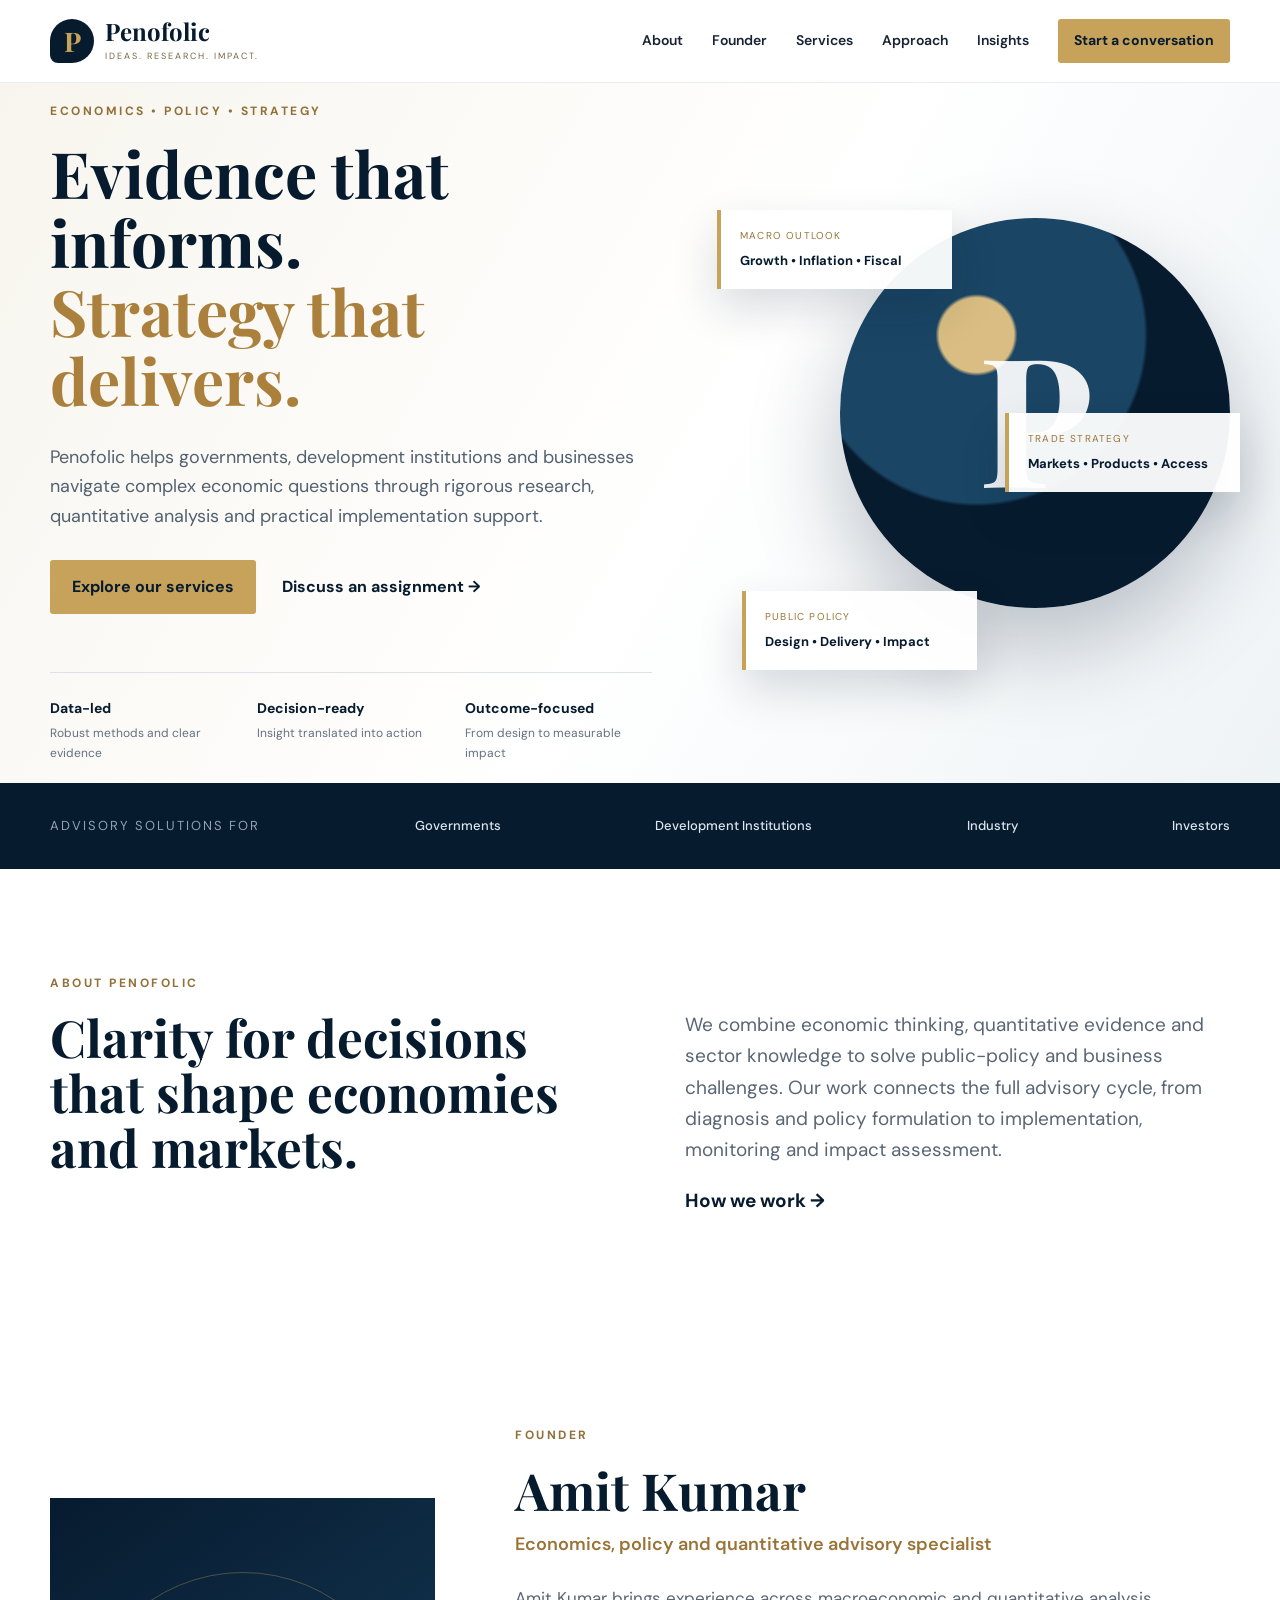
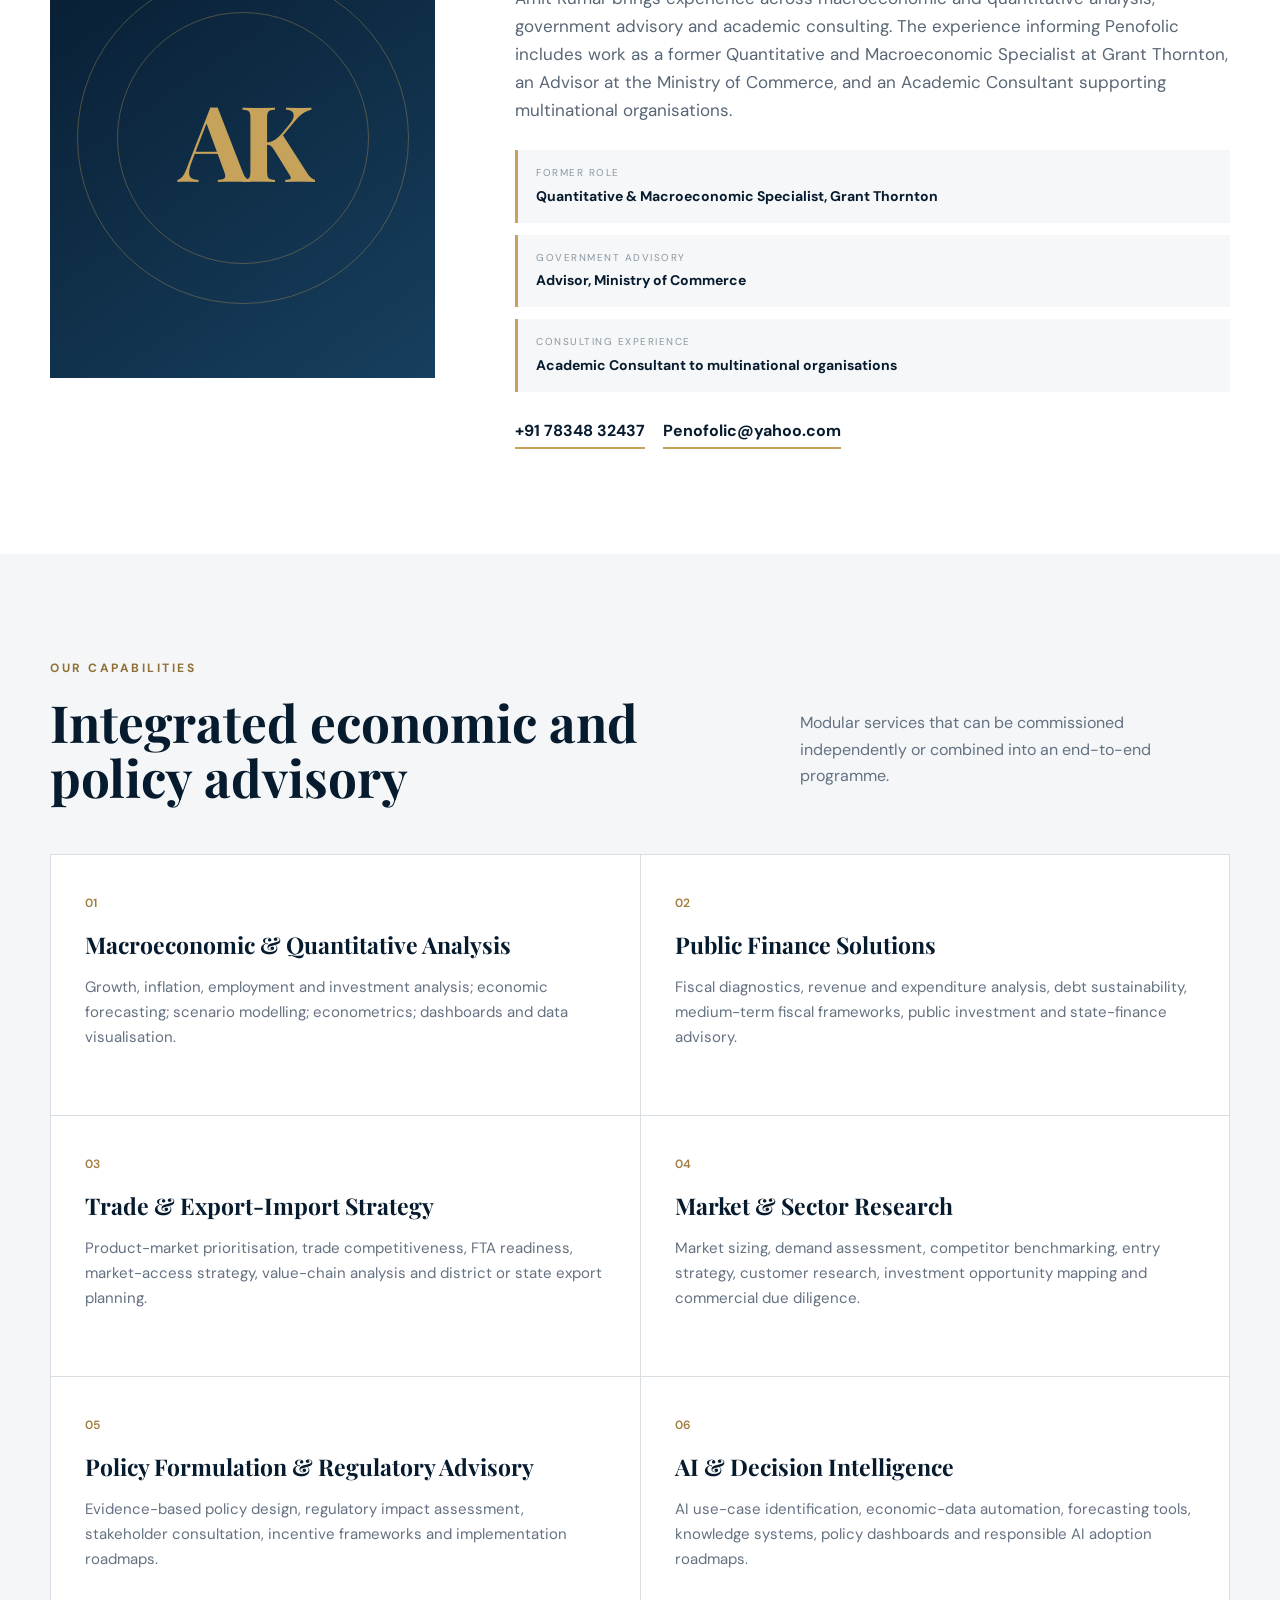
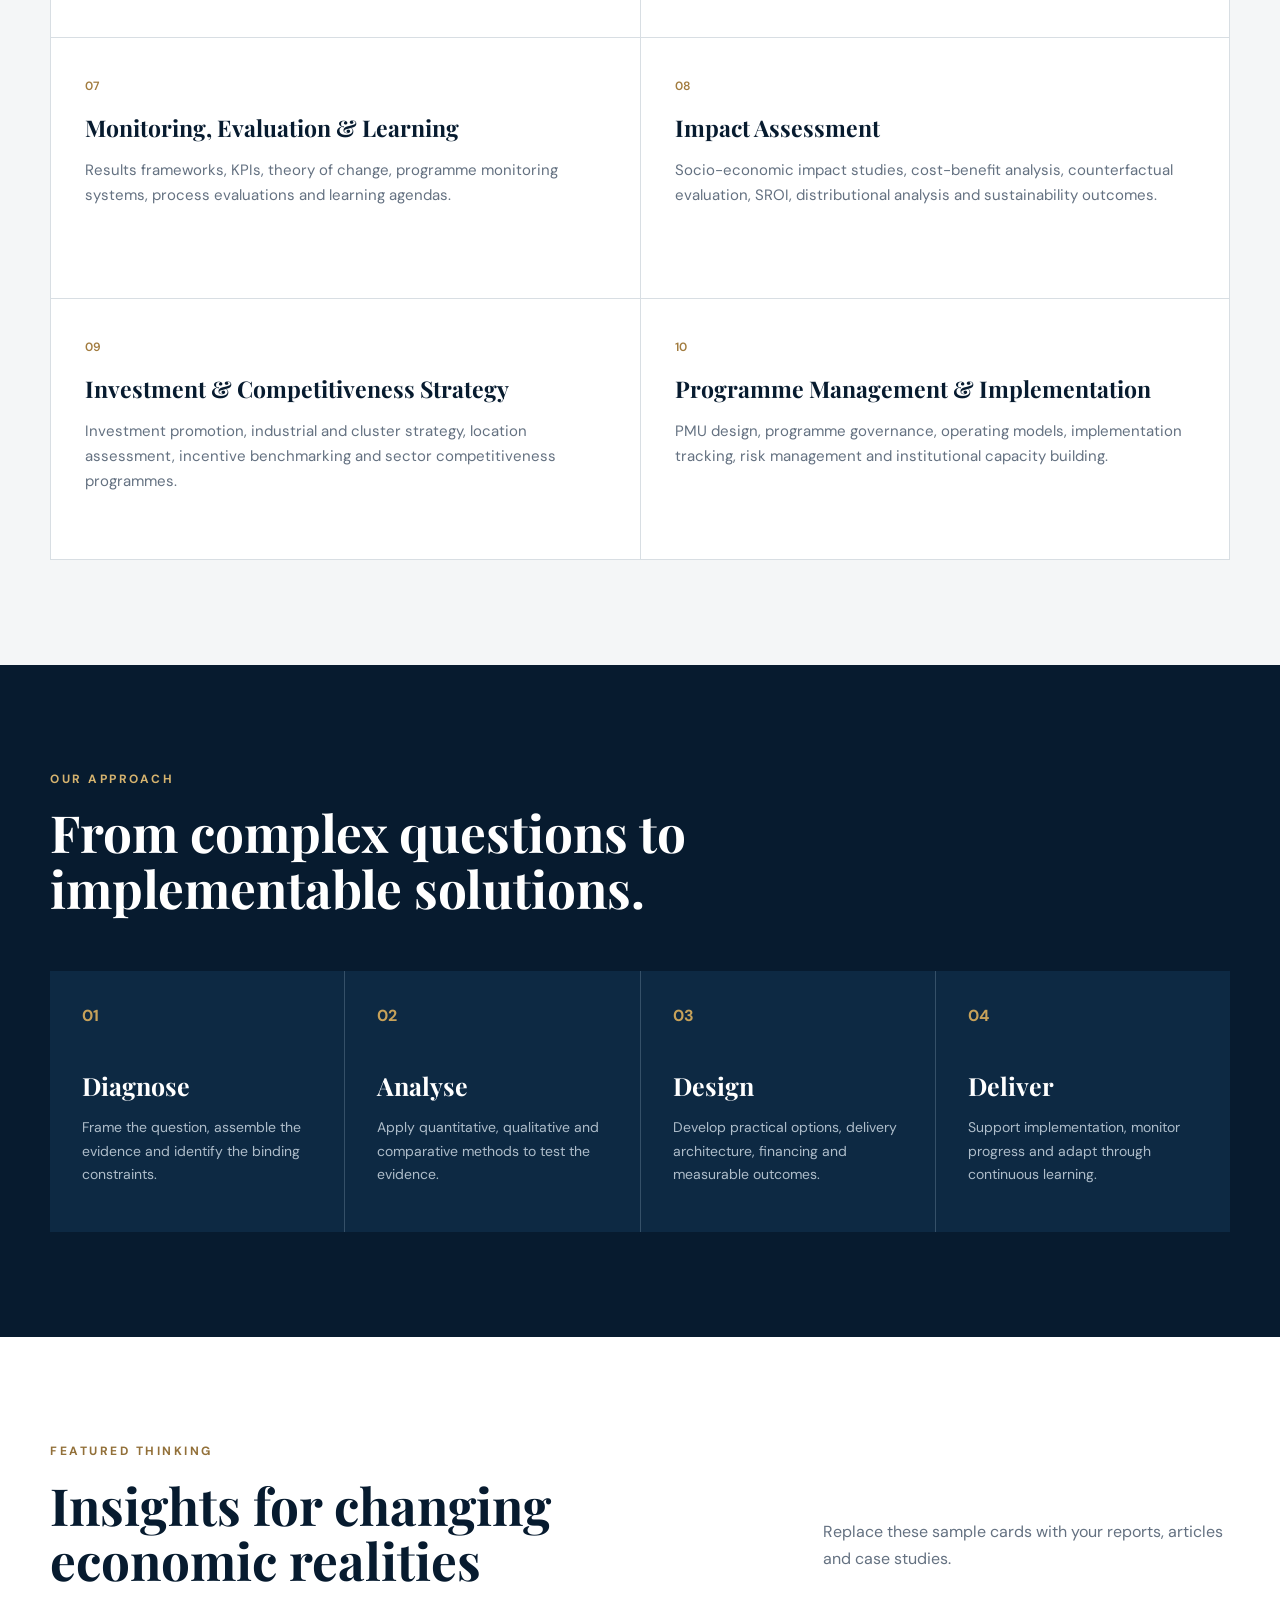
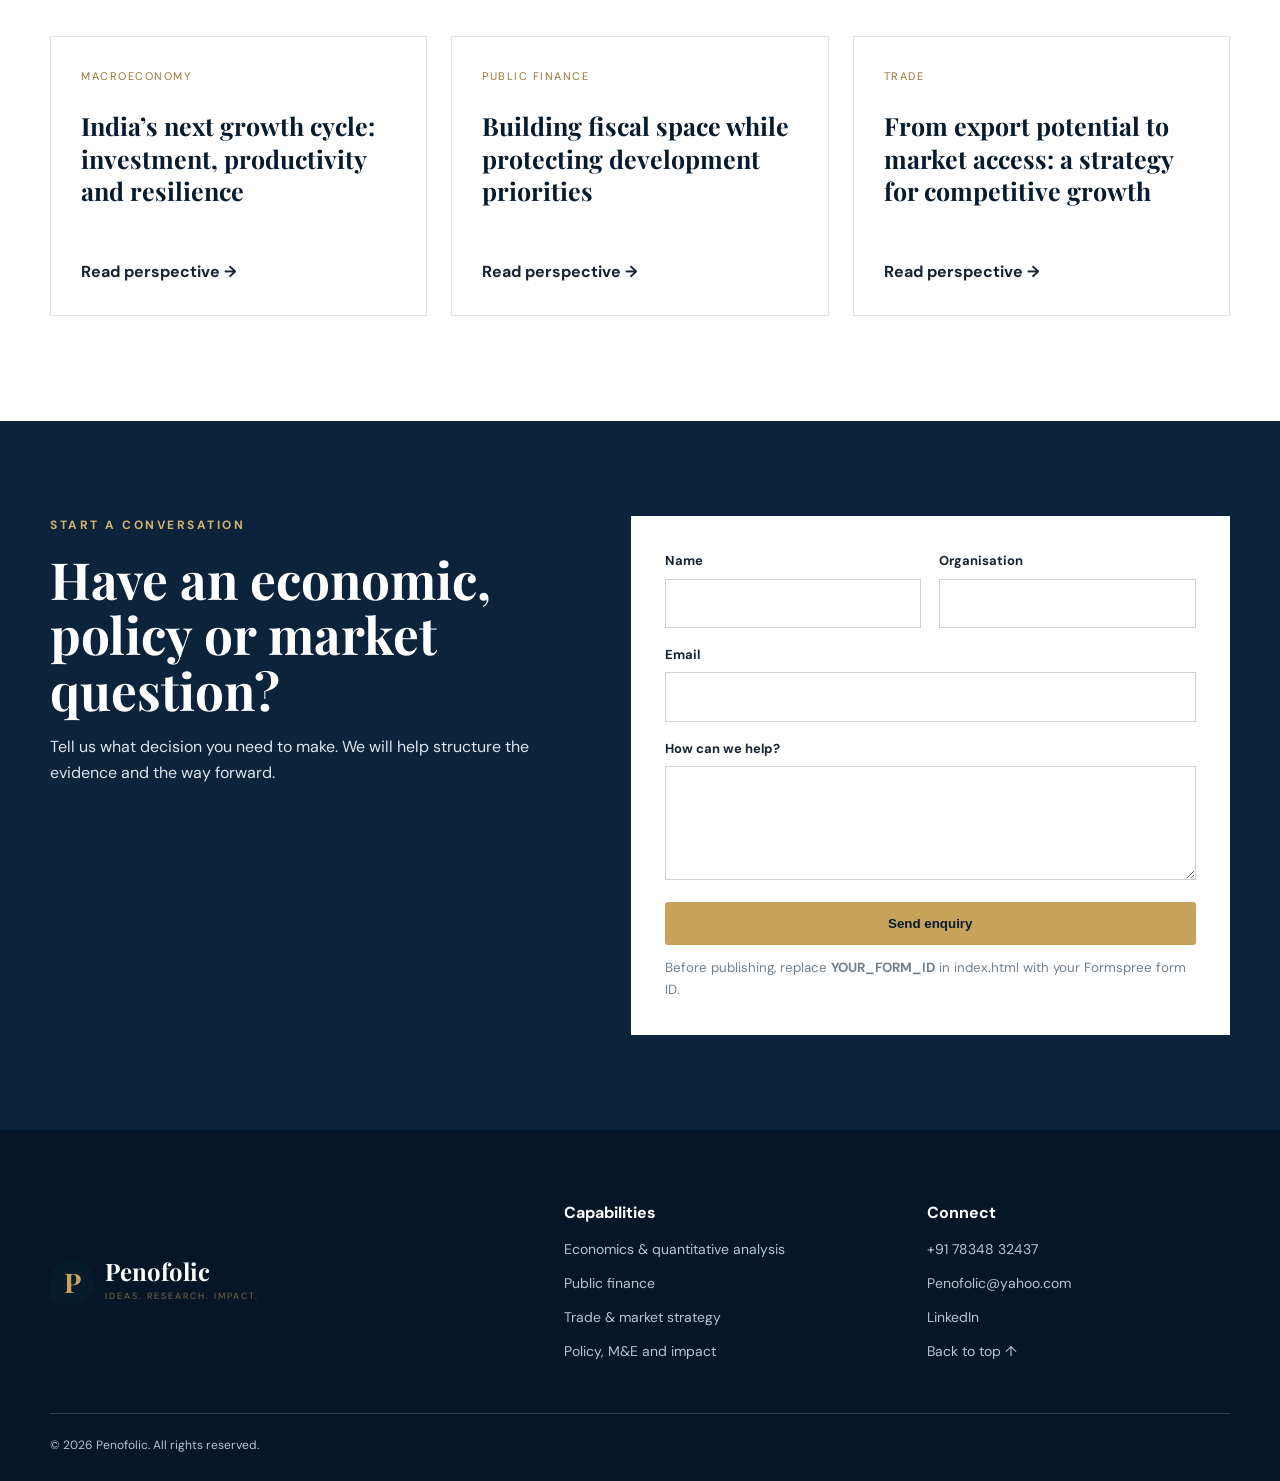
==== index.html @ dfbf92a1 "Add files via upload" ====
<!DOCTYPE html>
<html lang="en">
<head>
  <meta charset="UTF-8">
  <meta name="viewport" content="width=device-width, initial-scale=1.0">
  <meta name="description" content="Penofolic provides economics, public finance, trade, market research, AI and policy advisory services.">
  <title>Penofolic | Ideas. Research. Impact.</title>
  <link rel="preconnect" href="https://fonts.googleapis.com">
  <link rel="preconnect" href="https://fonts.gstatic.com" crossorigin>
  <link href="https://fonts.googleapis.com/css2?family=DM+Sans:wght@400;500;600;700&family=Playfair+Display:wght@600;700&display=swap" rel="stylesheet">
  <link rel="stylesheet" href="style.css">
</head>
<body>
  <header class="site-header" id="top">
    <div class="container nav-wrap">
      <a class="brand" href="#top" aria-label="Penofolic home">
        <span class="brand-mark">P</span>
        <span><strong>Penofolic</strong><small>Ideas. Research. Impact.</small></span>
      </a>
      <button class="menu-toggle" aria-label="Open menu" aria-expanded="false">☰</button>
      <nav class="nav" aria-label="Main navigation">
        <a href="#about">About</a>
        <a href="#founder">Founder</a>
        <a href="#services">Services</a>
        <a href="#approach">Approach</a>
        <a href="#insights">Insights</a>
        <a class="button button-small" href="#contact">Start a conversation</a>
      </nav>
    </div>
  </header>

  <main>
    <section class="hero">
      <div class="hero-grid container">
        <div class="hero-copy reveal">
          <p class="eyebrow">Economics • Policy • Strategy</p>
          <h1>Evidence that informs.<br><span>Strategy that delivers.</span></h1>
          <p class="hero-text">Penofolic helps governments, development institutions and businesses navigate complex economic questions through rigorous research, quantitative analysis and practical implementation support.</p>
          <div class="hero-actions">
            <a class="button" href="#services">Explore our services</a>
            <a class="text-link" href="#contact">Discuss an assignment →</a>
          </div>
          <div class="hero-proof">
            <div><strong>Data-led</strong><span>Robust methods and clear evidence</span></div>
            <div><strong>Decision-ready</strong><span>Insight translated into action</span></div>
            <div><strong>Outcome-focused</strong><span>From design to measurable impact</span></div>
          </div>
        </div>
        <div class="hero-visual reveal">
          <div class="signal-card card-a"><span>Macro outlook</span><strong>Growth • Inflation • Fiscal</strong></div>
          <div class="signal-card card-b"><span>Trade strategy</span><strong>Markets • Products • Access</strong></div>
          <div class="signal-card card-c"><span>Public policy</span><strong>Design • Delivery • Impact</strong></div>
          <div class="orb"></div>
        </div>
      </div>
    </section>

    <section class="trust-strip">
      <div class="container"><span>Advisory solutions for</span><strong>Governments</strong><strong>Development Institutions</strong><strong>Industry</strong><strong>Investors</strong></div>
    </section>

    <section class="section" id="about">
      <div class="container split">
        <div>
          <p class="eyebrow">About Penofolic</p>
          <h2>Clarity for decisions that shape economies and markets.</h2>
        </div>
        <div class="lead-copy">
          <p>We combine economic thinking, quantitative evidence and sector knowledge to solve public-policy and business challenges. Our work connects the full advisory cycle, from diagnosis and policy formulation to implementation, monitoring and impact assessment.</p>
          <a class="text-link" href="#approach">How we work →</a>
        </div>
      </div>
    </section>


    <section class="section founder-section" id="founder">
      <div class="container founder-grid">
        <div class="founder-portrait" aria-label="Founder monogram">
          <div class="founder-monogram">AK</div>
        </div>
        <div class="founder-copy">
          <p class="eyebrow">Founder</p>
          <h2>Amit Kumar</h2>
          <p class="founder-role">Economics, policy and quantitative advisory specialist</p>
          <p>Amit Kumar brings experience across macroeconomic and quantitative analysis, government advisory and academic consulting. The experience informing Penofolic includes work as a former Quantitative and Macroeconomic Specialist at Grant Thornton, an Advisor at the Ministry of Commerce, and an Academic Consultant supporting multinational organisations.</p>
          <div class="founder-credentials">
            <div><span>Former role</span><strong>Quantitative &amp; Macroeconomic Specialist, Grant Thornton</strong></div>
            <div><span>Government advisory</span><strong>Advisor, Ministry of Commerce</strong></div>
            <div><span>Consulting experience</span><strong>Academic Consultant to multinational organisations</strong></div>
          </div>
          <div class="founder-contact">
            <a href="tel:+917834832437">+91 78348 32437</a>
            <a href="mailto:Penofolic@yahoo.com">Penofolic@yahoo.com</a>
          </div>
        </div>
      </div>
    </section>

    <section class="section section-soft" id="services">
      <div class="container">
        <div class="section-heading">
          <div><p class="eyebrow">Our capabilities</p><h2>Integrated economic and policy advisory</h2></div>
          <p>Modular services that can be commissioned independently or combined into an end-to-end programme.</p>
        </div>
        <div class="services-grid">
          <article class="service"><span>01</span><h3>Macroeconomic & Quantitative Analysis</h3><p>Growth, inflation, employment and investment analysis; economic forecasting; scenario modelling; econometrics; dashboards and data visualisation.</p></article>
          <article class="service"><span>02</span><h3>Public Finance Solutions</h3><p>Fiscal diagnostics, revenue and expenditure analysis, debt sustainability, medium-term fiscal frameworks, public investment and state-finance advisory.</p></article>
          <article class="service"><span>03</span><h3>Trade & Export-Import Strategy</h3><p>Product-market prioritisation, trade competitiveness, FTA readiness, market-access strategy, value-chain analysis and district or state export planning.</p></article>
          <article class="service"><span>04</span><h3>Market & Sector Research</h3><p>Market sizing, demand assessment, competitor benchmarking, entry strategy, customer research, investment opportunity mapping and commercial due diligence.</p></article>
          <article class="service"><span>05</span><h3>Policy Formulation & Regulatory Advisory</h3><p>Evidence-based policy design, regulatory impact assessment, stakeholder consultation, incentive frameworks and implementation roadmaps.</p></article>
          <article class="service"><span>06</span><h3>AI & Decision Intelligence</h3><p>AI use-case identification, economic-data automation, forecasting tools, knowledge systems, policy dashboards and responsible AI adoption roadmaps.</p></article>
          <article class="service"><span>07</span><h3>Monitoring, Evaluation & Learning</h3><p>Results frameworks, KPIs, theory of change, programme monitoring systems, process evaluations and learning agendas.</p></article>
          <article class="service"><span>08</span><h3>Impact Assessment</h3><p>Socio-economic impact studies, cost-benefit analysis, counterfactual evaluation, SROI, distributional analysis and sustainability outcomes.</p></article>
          <article class="service"><span>09</span><h3>Investment & Competitiveness Strategy</h3><p>Investment promotion, industrial and cluster strategy, location assessment, incentive benchmarking and sector competitiveness programmes.</p></article>
          <article class="service"><span>10</span><h3>Programme Management & Implementation</h3><p>PMU design, programme governance, operating models, implementation tracking, risk management and institutional capacity building.</p></article>
        </div>
      </div>
    </section>

    <section class="section dark" id="approach">
      <div class="container">
        <p class="eyebrow gold">Our approach</p>
        <h2>From complex questions to implementable solutions.</h2>
        <div class="approach-grid">
          <div><b>01</b><h3>Diagnose</h3><p>Frame the question, assemble the evidence and identify the binding constraints.</p></div>
          <div><b>02</b><h3>Analyse</h3><p>Apply quantitative, qualitative and comparative methods to test the evidence.</p></div>
          <div><b>03</b><h3>Design</h3><p>Develop practical options, delivery architecture, financing and measurable outcomes.</p></div>
          <div><b>04</b><h3>Deliver</h3><p>Support implementation, monitor progress and adapt through continuous learning.</p></div>
        </div>
      </div>
    </section>

    <section class="section" id="insights">
      <div class="container">
        <div class="section-heading"><div><p class="eyebrow">Featured thinking</p><h2>Insights for changing economic realities</h2></div><p>Replace these sample cards with your reports, articles and case studies.</p></div>
        <div class="insights-grid">
          <article><span>MACROECONOMY</span><h3>India’s next growth cycle: investment, productivity and resilience</h3><a href="#contact">Read perspective →</a></article>
          <article><span>PUBLIC FINANCE</span><h3>Building fiscal space while protecting development priorities</h3><a href="#contact">Read perspective →</a></article>
          <article><span>TRADE</span><h3>From export potential to market access: a strategy for competitive growth</h3><a href="#contact">Read perspective →</a></article>
        </div>
      </div>
    </section>

    <section class="cta" id="contact">
      <div class="container cta-grid">
        <div><p class="eyebrow gold">Start a conversation</p><h2>Have an economic, policy or market question?</h2><p>Tell us what decision you need to make. We will help structure the evidence and the way forward.</p></div>
        <form class="contact-form" action="https://formspree.io/f/YOUR_FORM_ID" method="POST">
          <div class="form-row"><label>Name<input name="name" required></label><label>Organisation<input name="organisation"></label></div>
          <label>Email<input type="email" name="email" required></label>
          <label>How can we help?<textarea name="message" rows="4" required></textarea></label>
          <button class="button" type="submit">Send enquiry</button>
          <small>Before publishing, replace <b>YOUR_FORM_ID</b> in index.html with your Formspree form ID.</small>
        </form>
      </div>
    </section>
  </main>

  <footer>
    <div class="container footer-grid">
      <div class="brand footer-brand"><span class="brand-mark">P</span><span><strong>Penofolic</strong><small>Ideas. Research. Impact.</small></span></div>
      <div><strong>Capabilities</strong><a href="#services">Economics & quantitative analysis</a><a href="#services">Public finance</a><a href="#services">Trade & market strategy</a><a href="#services">Policy, M&E and impact</a></div>
      <div><strong>Connect</strong><a href="tel:+917834832437">+91 78348 32437</a><a href="mailto:Penofolic@yahoo.com">Penofolic@yahoo.com</a><a href="#">LinkedIn</a><a href="#top">Back to top ↑</a></div>
    </div>
    <div class="container copyright">© <span id="year"></span> Penofolic. All rights reserved.</div>
  </footer>
  <script src="script.js"></script>
</body>
</html>
---- style.css ----
:root{--navy:#071b2f;--navy2:#0d2943;--gold:#c7a25a;--cream:#f5f1e8;--white:#fff;--ink:#172333;--muted:#647181;--line:#dce2e7;--max:1180px}*{box-sizing:border-box}html{scroll-behavior:smooth}body{margin:0;font-family:"DM Sans",Arial,sans-serif;color:var(--ink);background:#fff;line-height:1.65}a{color:inherit;text-decoration:none}.container{width:min(var(--max),calc(100% - 40px));margin:auto}.site-header{position:sticky;top:0;z-index:50;background:rgba(255,255,255,.94);backdrop-filter:blur(14px);border-bottom:1px solid rgba(7,27,47,.08)}.nav-wrap{height:82px;display:flex;align-items:center;justify-content:space-between}.brand{display:flex;align-items:center;gap:11px}.brand-mark{display:grid;place-items:center;width:44px;height:44px;background:var(--navy);color:var(--gold);font:700 27px "Playfair Display",serif;border-radius:50% 50% 50% 8px}.brand strong{display:block;font:700 24px "Playfair Display",serif;color:var(--navy);line-height:1}.brand small{display:block;font-size:9px;letter-spacing:2px;text-transform:uppercase;color:#7a6746;margin-top:6px}.nav{display:flex;align-items:center;gap:29px;font-size:14px;font-weight:600}.nav a:not(.button):hover{color:#9a7436}.menu-toggle{display:none;background:none;border:0;font-size:24px}.button{display:inline-flex;justify-content:center;align-items:center;background:var(--gold);color:var(--navy);font-weight:700;padding:14px 22px;border:0;border-radius:3px;cursor:pointer}.button:hover{background:#ddbc76}.button-small{padding:10px 16px}.hero{overflow:hidden;background:linear-gradient(120deg,#f8f5ee 0%,#fff 55%,#eef3f6 100%)}.hero-grid{min-height:700px;display:grid;grid-template-columns:1.08fr .92fr;align-items:center;gap:65px}.eyebrow{font-size:12px;font-weight:700;letter-spacing:2.5px;text-transform:uppercase;color:#927039;margin:0 0 16px}.hero h1,.section h2,.cta h2{font:700 clamp(42px,5vw,70px)/1.08 "Playfair Display",serif;color:var(--navy);margin:0}.hero h1 span{color:#aa803c}.hero-text{font-size:18px;color:#526170;max-width:690px;margin:28px 0}.hero-actions{display:flex;align-items:center;gap:26px}.text-link{font-weight:700;color:var(--navy)}.hero-proof{display:grid;grid-template-columns:repeat(3,1fr);gap:20px;margin-top:58px;padding-top:24px;border-top:1px solid var(--line)}.hero-proof strong,.hero-proof span{display:block}.hero-proof strong{font-size:14px;color:var(--navy)}.hero-proof span{font-size:12px;color:var(--muted);margin-top:4px}.hero-visual{height:510px;position:relative}.orb{position:absolute;width:390px;height:390px;right:0;top:40px;border-radius:50%;background:radial-gradient(circle at 35% 30%,#d9bd82 0 10%,#1a4564 11% 45%,#071b2f 46% 100%);box-shadow:0 40px 90px rgba(7,27,47,.25)}.orb:after{content:"P";position:absolute;inset:0;display:grid;place-items:center;color:rgba(255,255,255,.92);font:700 180px "Playfair Display",serif}.signal-card{position:absolute;z-index:2;width:235px;padding:18px 19px;background:rgba(255,255,255,.95);box-shadow:0 20px 45px rgba(7,27,47,.15);border-left:4px solid var(--gold)}.signal-card span,.signal-card strong{display:block}.signal-card span{text-transform:uppercase;letter-spacing:1.2px;font-size:10px;color:#9a7436}.signal-card strong{font-size:13px;color:var(--navy);margin-top:5px}.card-a{top:32px;left:0}.card-b{top:235px;right:-10px}.card-c{bottom:18px;left:25px}.trust-strip{background:var(--navy);color:#dce6ee}.trust-strip .container{min-height:86px;display:flex;align-items:center;justify-content:space-between;gap:24px;font-size:13px}.trust-strip span{color:#91a2b1;text-transform:uppercase;letter-spacing:2px}.trust-strip strong{font-weight:500}.section{padding:105px 0}.split{display:grid;grid-template-columns:1fr 1fr;gap:90px}.section h2,.cta h2{font-size:clamp(34px,4vw,52px)}.lead-copy{font-size:19px;color:#596675}.lead-copy p{margin-top:35px}.section-soft{background:#f4f6f7}.section-heading{display:flex;justify-content:space-between;align-items:end;gap:50px;margin-bottom:48px}.section-heading>p{max-width:430px;color:var(--muted)}.services-grid{display:grid;grid-template-columns:repeat(2,1fr);gap:1px;background:#d8dee3;border:1px solid #d8dee3}.service{background:#fff;padding:34px;min-height:260px;transition:.25s}.service:hover{transform:translateY(-3px);box-shadow:0 18px 40px rgba(10,32,52,.10);z-index:2}.service span{font:600 12px "DM Sans";color:#a27c3f}.service h3{font:700 23px "Playfair Display",serif;color:var(--navy);margin:14px 0}.service p{color:var(--muted);font-size:15px}.dark{background:var(--navy);color:white}.dark h2{color:white;max-width:760px}.gold{color:#d5b36f}.approach-grid{display:grid;grid-template-columns:repeat(4,1fr);gap:1px;background:#355068;margin-top:55px}.approach-grid div{background:var(--navy2);padding:32px;min-height:260px}.approach-grid b{color:var(--gold)}.approach-grid h3{font:700 25px "Playfair Display";margin:40px 0 10px}.approach-grid p{color:#aebdca;font-size:14px}.insights-grid{display:grid;grid-template-columns:repeat(3,1fr);gap:24px}.insights-grid article{border:1px solid var(--line);padding:30px;min-height:280px;display:flex;flex-direction:column}.insights-grid span{font-size:11px;letter-spacing:1.5px;color:#9a7436}.insights-grid h3{font:700 25px/1.3 "Playfair Display";color:var(--navy)}.insights-grid a{font-weight:700;margin-top:auto}.cta{background:#0b243b;padding:95px 0;color:#dce5ec}.cta-grid{display:grid;grid-template-columns:.9fr 1.1fr;gap:90px}.cta h2{color:white}.contact-form{background:white;padding:34px;color:var(--ink)}.contact-form label{display:block;font-size:13px;font-weight:700;margin-bottom:16px}.form-row{display:grid;grid-template-columns:1fr 1fr;gap:18px}.contact-form input,.contact-form textarea{width:100%;margin-top:7px;padding:13px;border:1px solid #cad3da;font:inherit}.contact-form small{display:block;color:#74808c;margin-top:12px}.contact-form .button{width:100%}footer{background:#061626;color:#b8c4ce;padding:70px 0 25px}.footer-grid{display:grid;grid-template-columns:1.5fr 1fr 1fr;gap:60px}.footer-grid>div:not(:first-child){display:flex;flex-direction:column;gap:11px}.footer-grid strong{color:white}.footer-grid a{font-size:14px}.footer-brand strong{color:white}.copyright{border-top:1px solid #294055;margin-top:50px;padding-top:22px;font-size:12px}.reveal{animation:rise .8s ease both}@keyframes rise{from{opacity:0;transform:translateY(18px)}to{opacity:1;transform:none}}@media(max-width:900px){.menu-toggle{display:block}.nav{position:absolute;display:none;top:82px;left:0;right:0;background:white;padding:24px;flex-direction:column;box-shadow:0 12px 30px rgba(0,0,0,.12)}.nav.open{display:flex}.hero-grid,.split,.cta-grid{grid-template-columns:1fr}.hero-grid{padding:75px 0}.hero-visual{height:450px}.trust-strip .container{flex-wrap:wrap;padding:24px 0}.approach-grid{grid-template-columns:1fr 1fr}.section-heading{display:block}.services-grid,.insights-grid{grid-template-columns:1fr 1fr}.footer-grid{grid-template-columns:1fr 1fr}}@media(max-width:600px){.container{width:min(100% - 28px,var(--max))}.hero h1{font-size:44px}.hero-proof,.services-grid,.insights-grid,.approach-grid,.form-row,.footer-grid{grid-template-columns:1fr}.hero-visual{height:390px}.orb{width:300px;height:300px}.orb:after{font-size:130px}.signal-card{width:200px}.section{padding:75px 0}.service{min-height:auto}.cta-grid{gap:35px}}
.founder-section{background:#fff}.founder-grid{display:grid;grid-template-columns:.7fr 1.3fr;gap:80px;align-items:center}.founder-portrait{min-height:480px;background:linear-gradient(145deg,#071b2f,#173f5e);display:grid;place-items:center;position:relative;overflow:hidden}.founder-portrait:before,.founder-portrait:after{content:"";position:absolute;border:1px solid rgba(199,162,90,.35);border-radius:50%}.founder-portrait:before{width:330px;height:330px}.founder-portrait:after{width:250px;height:250px}.founder-monogram{position:relative;z-index:2;color:#c7a25a;font:700 105px "Playfair Display",serif;letter-spacing:-8px}.founder-copy h2{font:700 clamp(38px,4vw,56px)/1.1 "Playfair Display",serif;color:#071b2f;margin:0}.founder-role{font-size:18px;font-weight:600;color:#9a7436;margin:12px 0 24px}.founder-copy>p:not(.eyebrow):not(.founder-role){color:#596675;font-size:17px}.founder-credentials{display:grid;gap:12px;margin:26px 0}.founder-credentials div{padding:15px 18px;border-left:3px solid #c7a25a;background:#f5f7f8}.founder-credentials span,.founder-credentials strong{display:block}.founder-credentials span{font-size:10px;letter-spacing:1.5px;text-transform:uppercase;color:#8a97a2}.founder-credentials strong{font-size:14px;color:#071b2f;margin-top:3px}.founder-contact{display:flex;gap:18px;flex-wrap:wrap}.founder-contact a{font-weight:700;color:#071b2f;border-bottom:2px solid #c7a25a;padding-bottom:3px}@media(max-width:900px){.founder-grid{grid-template-columns:1fr;gap:40px}.founder-portrait{min-height:340px}}@media(max-width:600px){.founder-portrait{min-height:280px}.founder-monogram{font-size:78px}}
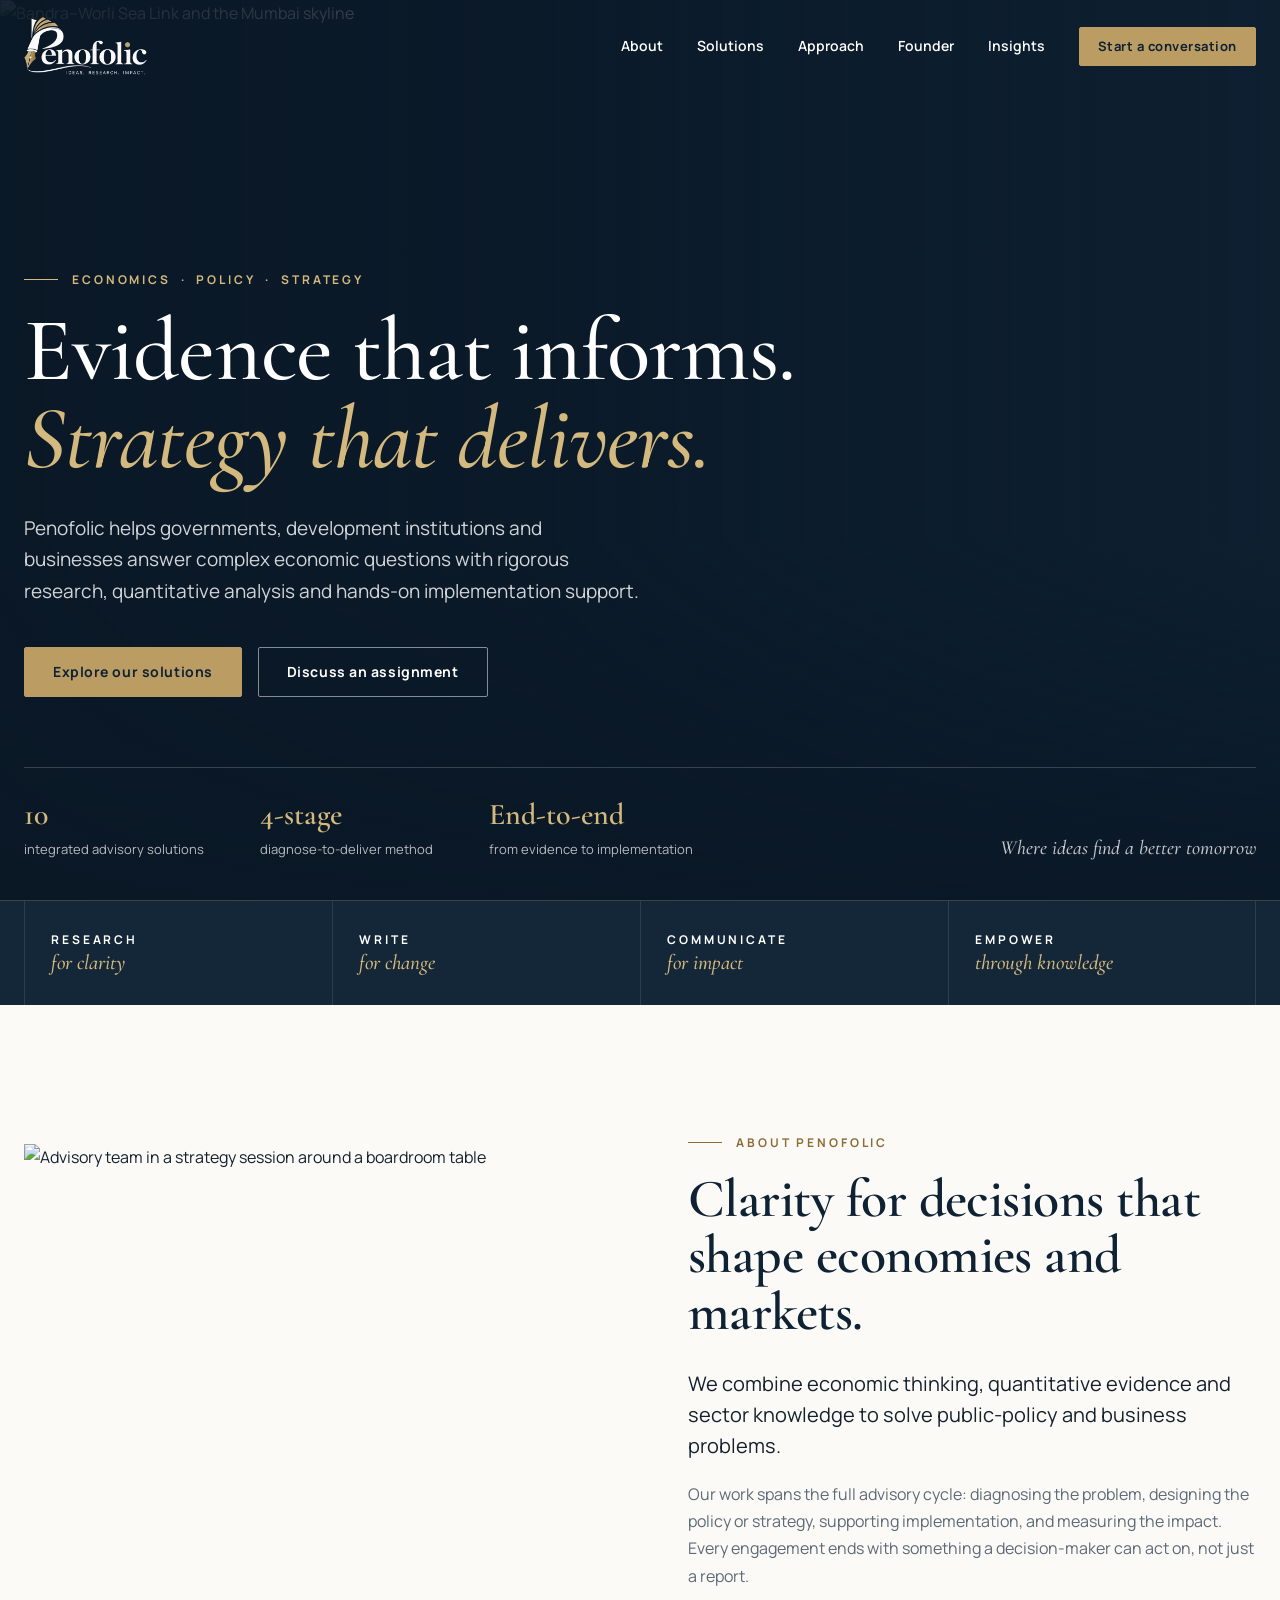
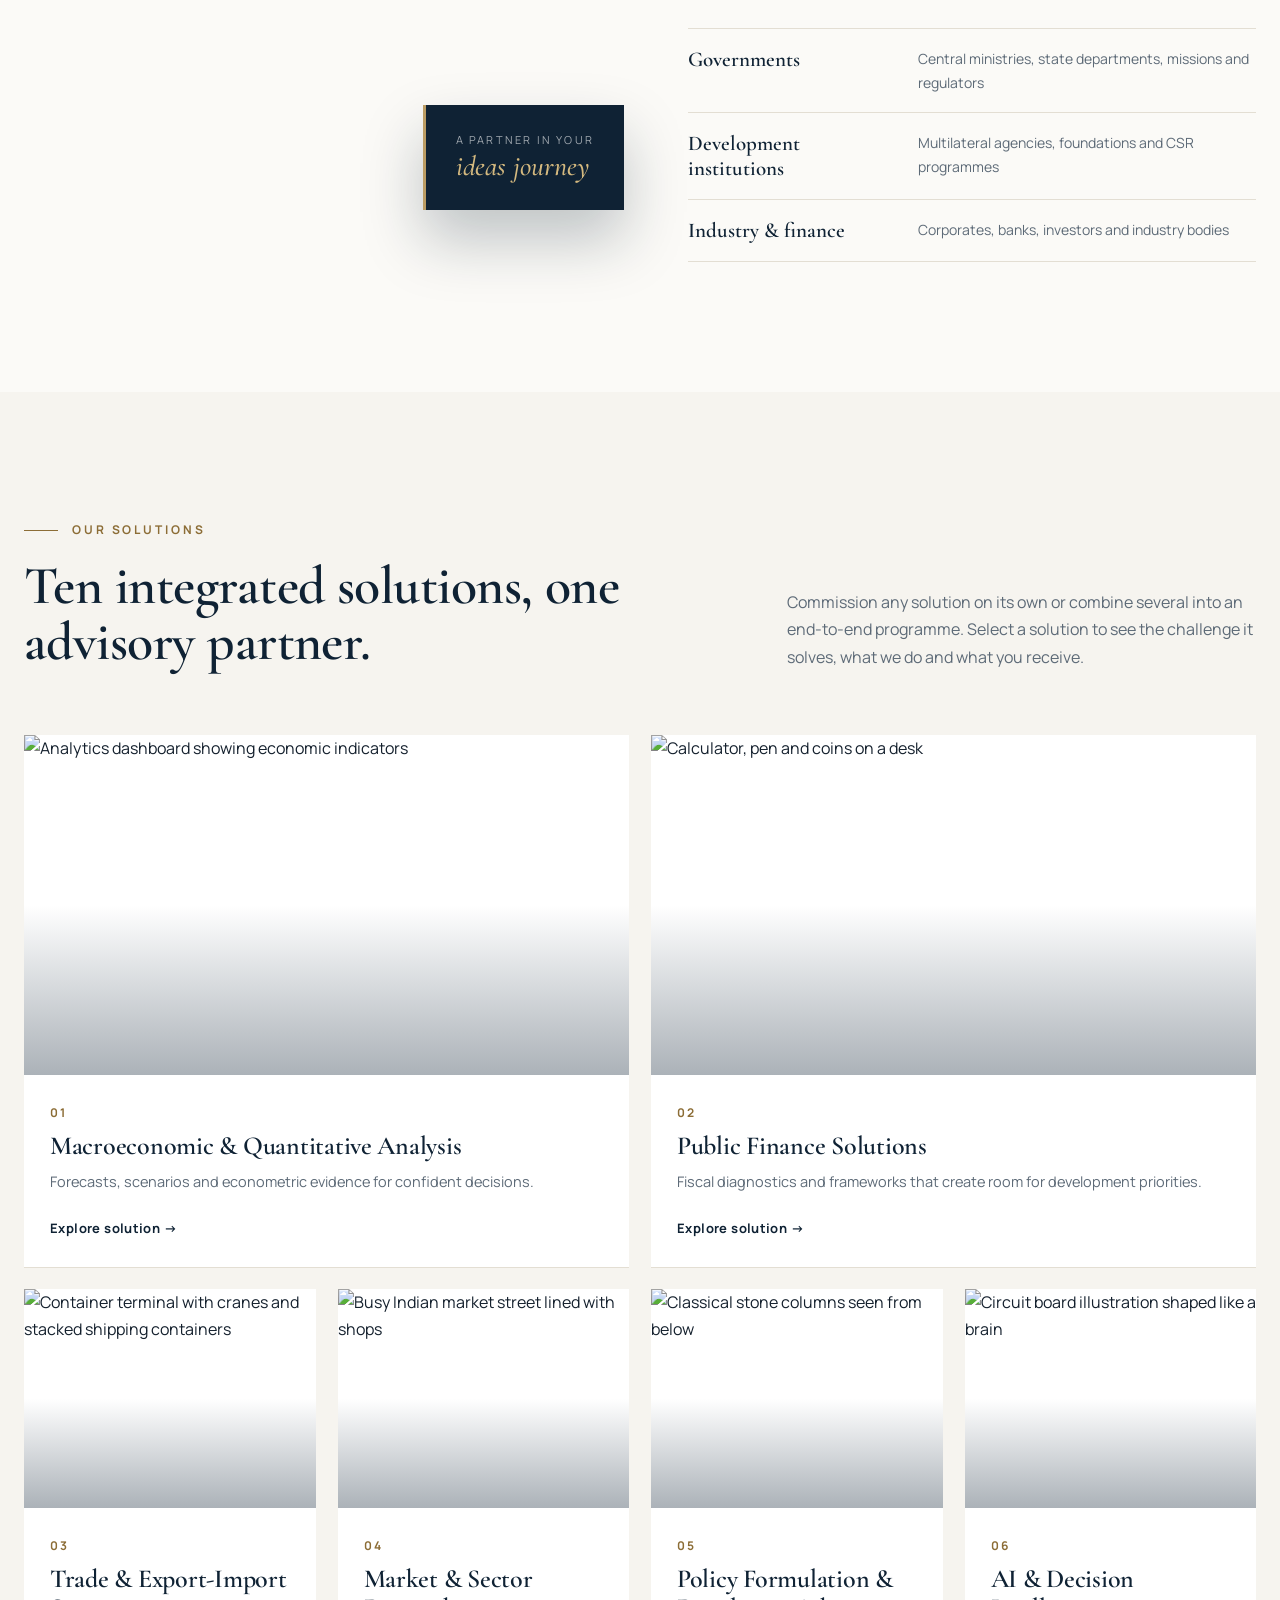
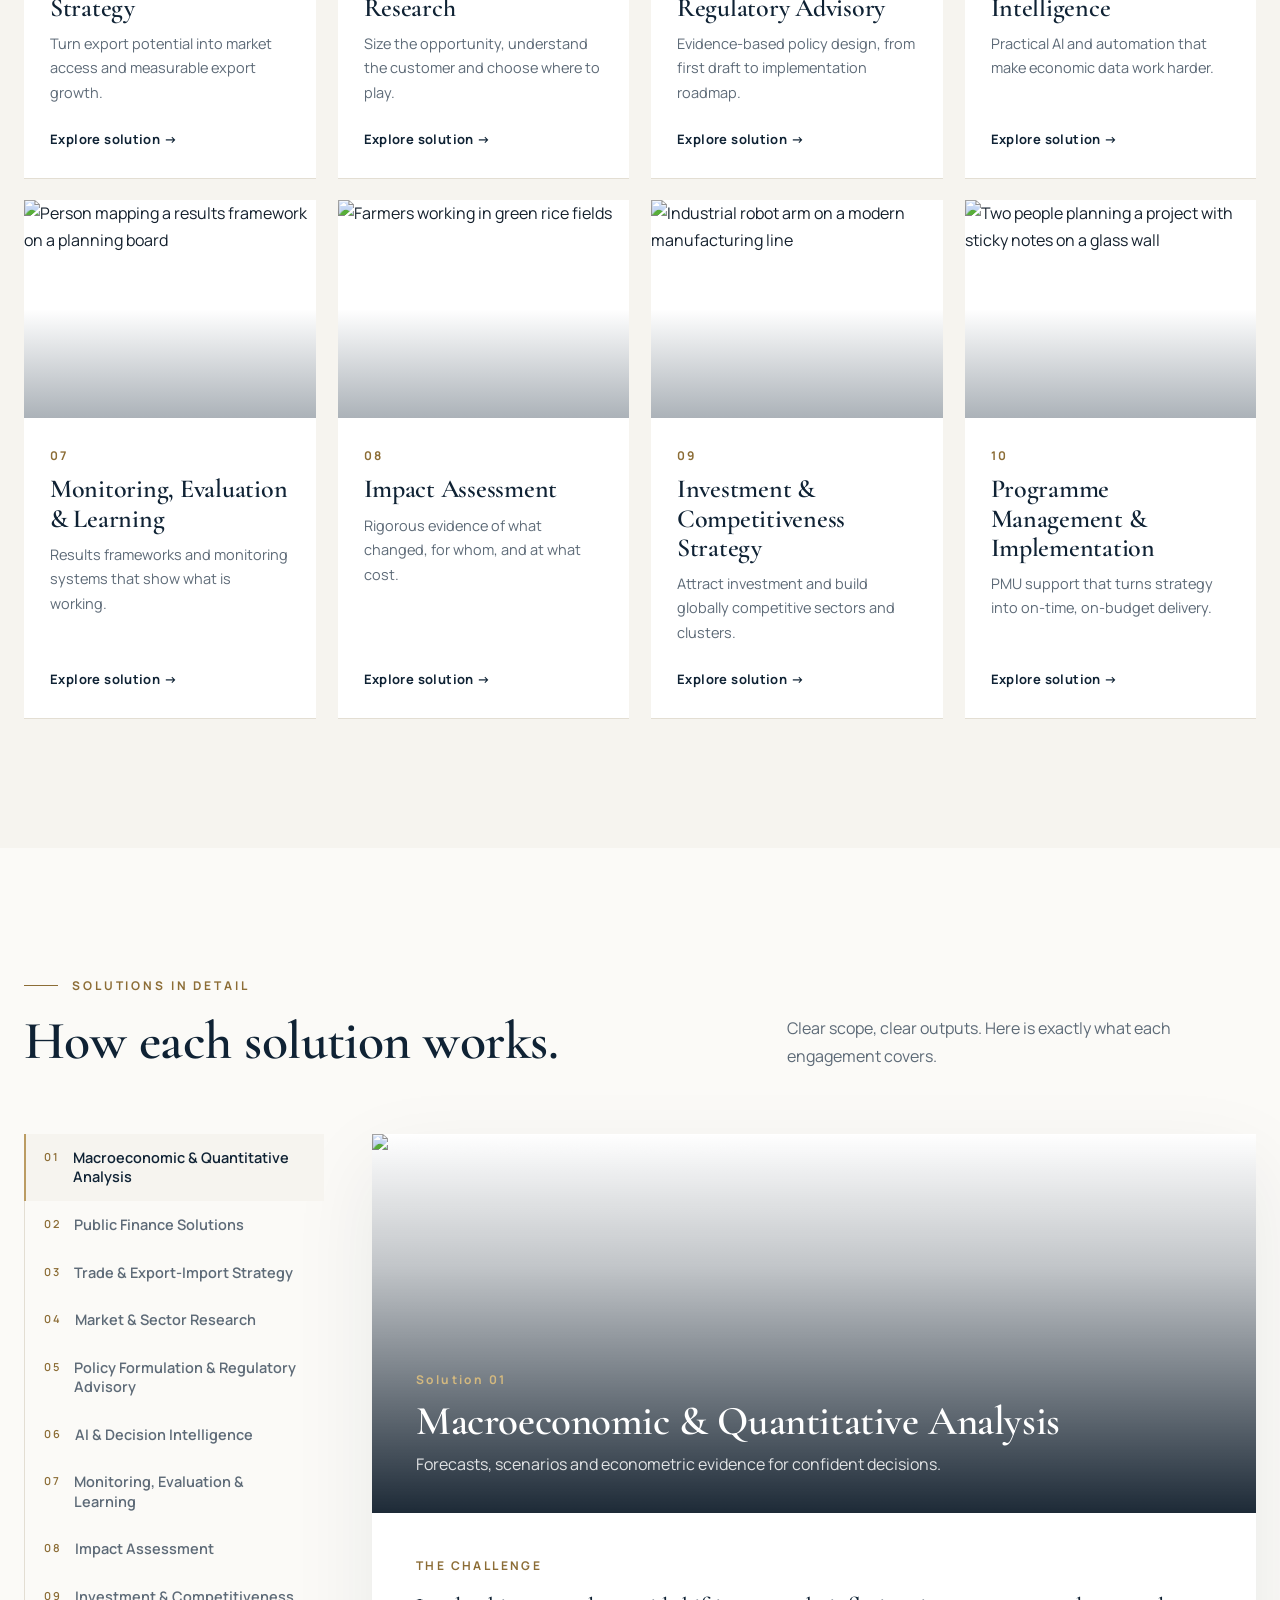
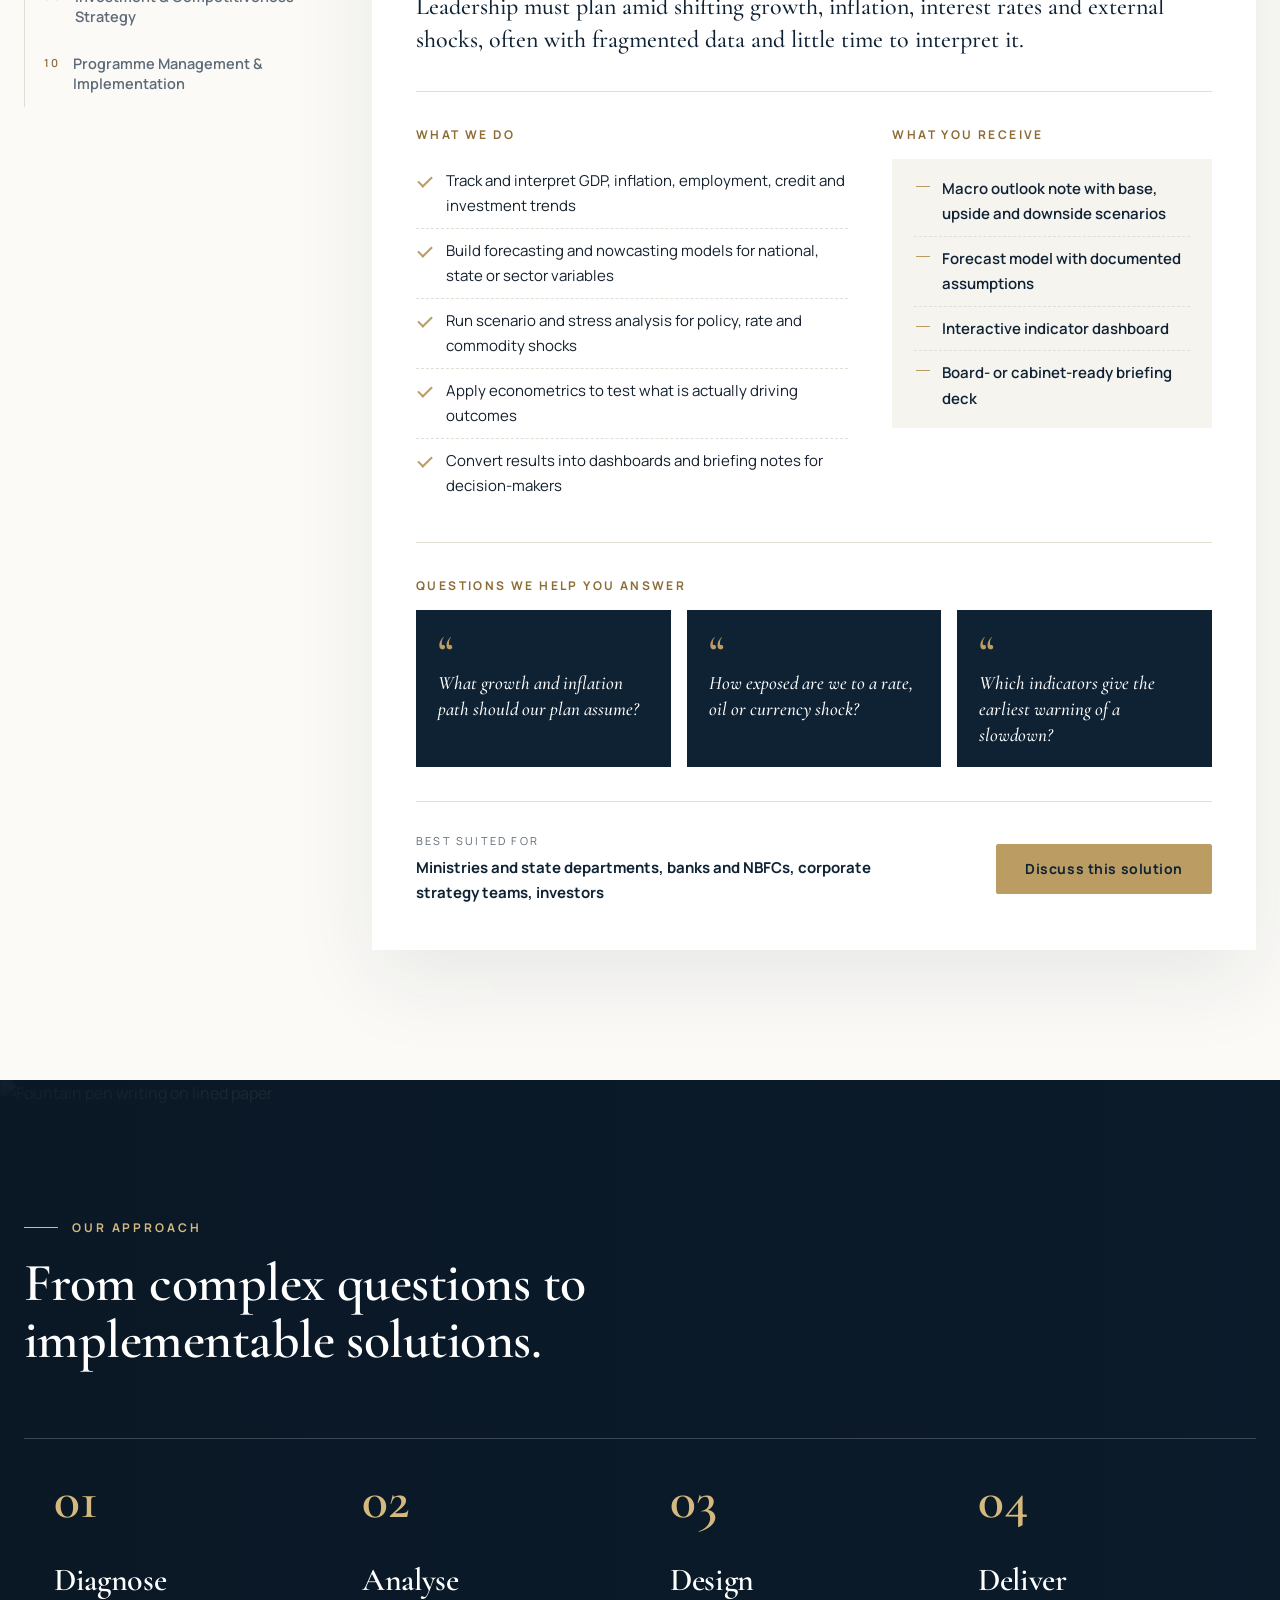
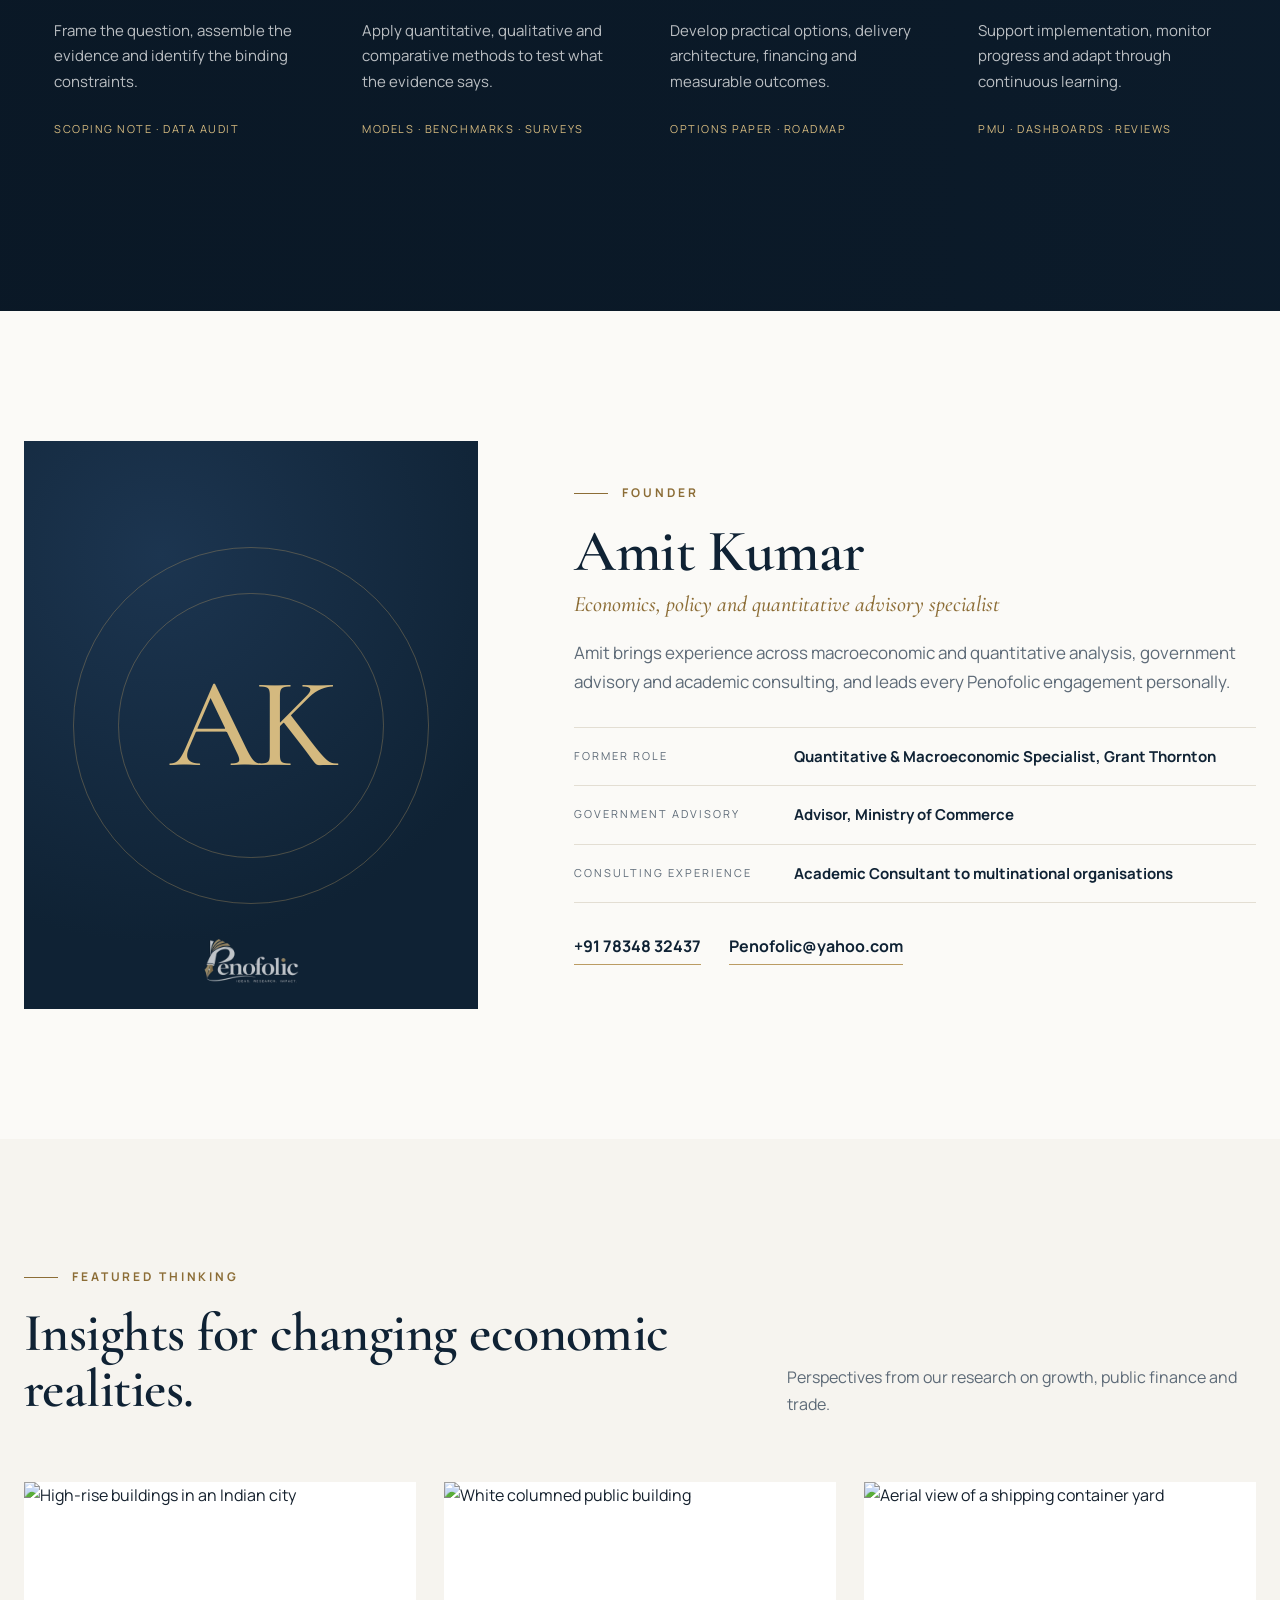
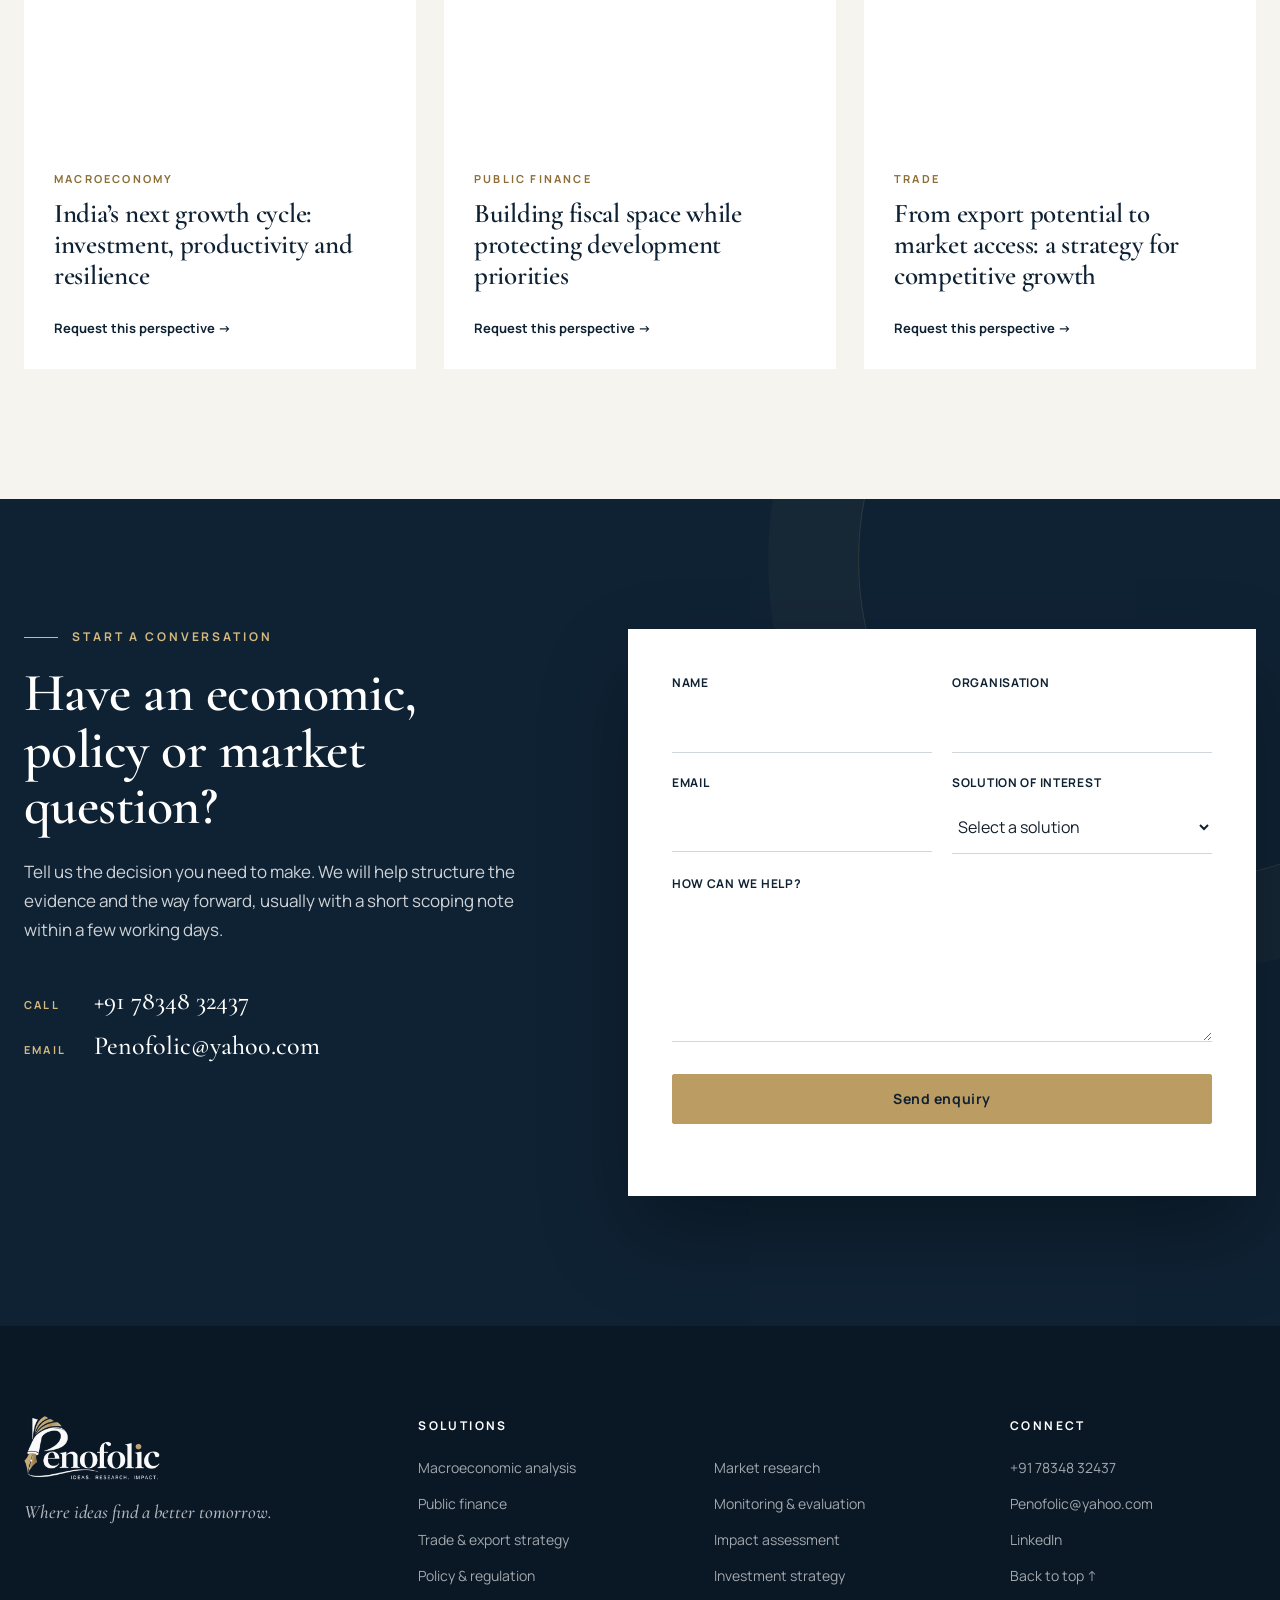
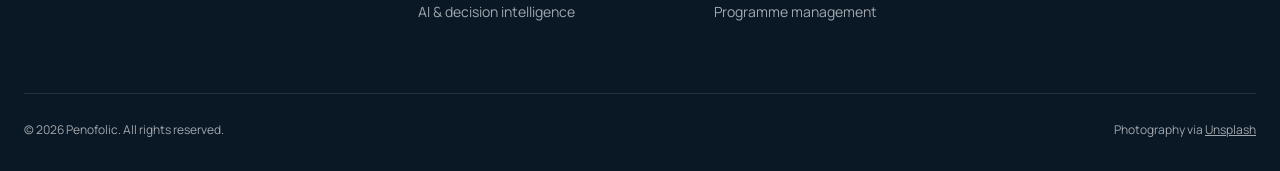
==== commit 76d8cead: "Add files via upload" ====
--- a/index.html
+++ b/index.html
@@ -3,86 +3,333 @@
 <head>
   <meta charset="UTF-8">
   <meta name="viewport" content="width=device-width, initial-scale=1.0">
-  <meta name="description" content="Penofolic provides economics, public finance, trade, market research, AI and policy advisory services.">
-  <title>Penofolic | Ideas. Research. Impact.</title>
+  <title>Penofolic | Economics, Policy &amp; Strategy Advisory</title>
+  <meta name="description" content="Penofolic is an economics, public finance, trade, policy and AI advisory firm helping governments, development institutions and businesses make evidence-based decisions.">
+  <meta name="theme-color" content="#0f2234">
+  <link rel="canonical" href="https://penofolic.pages.dev/">
+  <meta property="og:type" content="website">
+  <meta property="og:title" content="Penofolic | Ideas. Research. Impact.">
+  <meta property="og:description" content="Evidence that informs. Strategy that delivers. Economics, policy, trade and AI advisory.">
+  <meta property="og:image" content="https://images.unsplash.com/photo-1569758267239-d08deb78bb1a?auto=format&fit=crop&q=80&w=1200&h=630">
+  <meta name="twitter:card" content="summary_large_image">
+  <link rel="icon" type="image/png" sizes="32x32" href="assets/icon-32.png">
+  <link rel="apple-touch-icon" href="assets/icon-180.png">
+  <link rel="preconnect" href="https://images.unsplash.com">
   <link rel="preconnect" href="https://fonts.googleapis.com">
   <link rel="preconnect" href="https://fonts.gstatic.com" crossorigin>
-  <link href="https://fonts.googleapis.com/css2?family=DM+Sans:wght@400;500;600;700&family=Playfair+Display:wght@600;700&display=swap" rel="stylesheet">
+  <link href="https://fonts.googleapis.com/css2?family=Cormorant+Garamond:ital,wght@0,500;0,600;0,700;1,500&family=Manrope:wght@400;500;600;700&display=swap" rel="stylesheet">
   <link rel="stylesheet" href="style.css">
+  <script type="application/ld+json">{"@context":"https://schema.org","@type":"ProfessionalService","name":"Penofolic","slogan":"Ideas. Research. Impact.","email":"Penofolic@yahoo.com","telephone":"+91-7834832437","areaServed":"India","founder":{"@type":"Person","name":"Amit Kumar"}}</script>
 </head>
 <body>
+  <a class="skip" href="#main">Skip to content</a>
+
   <header class="site-header" id="top">
     <div class="container nav-wrap">
       <a class="brand" href="#top" aria-label="Penofolic home">
-        <span class="brand-mark">P</span>
-        <span><strong>Penofolic</strong><small>Ideas. Research. Impact.</small></span>
+        <img class="logo logo-light" src="assets/logo-penofolic-light.webp" alt="Penofolic" width="233" height="110">
+        <img class="logo logo-dark" src="assets/logo-penofolic.webp" alt="" width="222" height="110" aria-hidden="true">
       </a>
-      <button class="menu-toggle" aria-label="Open menu" aria-expanded="false">☰</button>
-      <nav class="nav" aria-label="Main navigation">
+      <button class="menu-toggle" aria-label="Open menu" aria-expanded="false" aria-controls="nav"><span></span><span></span></button>
+      <nav class="nav" id="nav" aria-label="Main navigation">
         <a href="#about">About</a>
+        <a href="#solutions">Solutions</a>
+        <a href="#approach">Approach</a>
         <a href="#founder">Founder</a>
-        <a href="#services">Services</a>
-        <a href="#approach">Approach</a>
         <a href="#insights">Insights</a>
         <a class="button button-small" href="#contact">Start a conversation</a>
       </nav>
     </div>
   </header>
 
-  <main>
+  <main id="main">
+    <!-- HERO -->
     <section class="hero">
-      <div class="hero-grid container">
-        <div class="hero-copy reveal">
-          <p class="eyebrow">Economics • Policy • Strategy</p>
-          <h1>Evidence that informs.<br><span>Strategy that delivers.</span></h1>
-          <p class="hero-text">Penofolic helps governments, development institutions and businesses navigate complex economic questions through rigorous research, quantitative analysis and practical implementation support.</p>
-          <div class="hero-actions">
-            <a class="button" href="#services">Explore our services</a>
-            <a class="text-link" href="#contact">Discuss an assignment →</a>
-          </div>
-          <div class="hero-proof">
-            <div><strong>Data-led</strong><span>Robust methods and clear evidence</span></div>
-            <div><strong>Decision-ready</strong><span>Insight translated into action</span></div>
-            <div><strong>Outcome-focused</strong><span>From design to measurable impact</span></div>
-          </div>
-        </div>
-        <div class="hero-visual reveal">
-          <div class="signal-card card-a"><span>Macro outlook</span><strong>Growth • Inflation • Fiscal</strong></div>
-          <div class="signal-card card-b"><span>Trade strategy</span><strong>Markets • Products • Access</strong></div>
-          <div class="signal-card card-c"><span>Public policy</span><strong>Design • Delivery • Impact</strong></div>
-          <div class="orb"></div>
-        </div>
-      </div>
-    </section>
-
-    <section class="trust-strip">
-      <div class="container"><span>Advisory solutions for</span><strong>Governments</strong><strong>Development Institutions</strong><strong>Industry</strong><strong>Investors</strong></div>
-    </section>
-
+      <div class="hero-media"><img src="https://images.unsplash.com/photo-1569758267239-d08deb78bb1a?auto=format&fit=crop&q=80&w=2000" srcset="https://images.unsplash.com/photo-1569758267239-d08deb78bb1a?auto=format&fit=crop&q=80&w=800 800w, https://images.unsplash.com/photo-1569758267239-d08deb78bb1a?auto=format&fit=crop&q=80&w=1200 1200w, https://images.unsplash.com/photo-1569758267239-d08deb78bb1a?auto=format&fit=crop&q=80&w=1600 1600w, https://images.unsplash.com/photo-1569758267239-d08deb78bb1a?auto=format&fit=crop&q=80&w=2000 2000w, https://images.unsplash.com/photo-1569758267239-d08deb78bb1a?auto=format&fit=crop&q=80&w=2600 2600w" sizes="100vw" alt="Bandra–Worli Sea Link and the Mumbai skyline" fetchpriority="high"></div>
+      <div class="hero-shade"></div>
+      <div class="container hero-inner">
+        <p class="eyebrow gold reveal">Economics &nbsp;·&nbsp; Policy &nbsp;·&nbsp; Strategy</p>
+        <h1 class="reveal">Evidence that informs.<br><em>Strategy that delivers.</em></h1>
+        <p class="hero-text reveal">Penofolic helps governments, development institutions and businesses answer complex economic questions with rigorous research, quantitative analysis and hands-on implementation support.</p>
+        <div class="hero-actions reveal">
+          <a class="button" href="#solutions">Explore our solutions</a>
+          <a class="button button-ghost" href="#contact">Discuss an assignment</a>
+        </div>
+      </div>
+      <div class="container hero-foot reveal">
+        <div><strong>10</strong><span>integrated advisory solutions</span></div>
+        <div><strong>4-stage</strong><span>diagnose-to-deliver method</span></div>
+        <div><strong>End-to-end</strong><span>from evidence to implementation</span></div>
+        <p class="hero-tag">Where ideas find a better tomorrow</p>
+      </div>
+    </section>
+
+    <!-- PILLARS -->
+    <section class="pillars">
+      <div class="container pillars-grid">
+        <div><b>Research</b><span>for clarity</span></div>
+        <div><b>Write</b><span>for change</span></div>
+        <div><b>Communicate</b><span>for impact</span></div>
+        <div><b>Empower</b><span>through knowledge</span></div>
+      </div>
+    </section>
+
+    <!-- ABOUT -->
     <section class="section" id="about">
-      <div class="container split">
-        <div>
+      <div class="container about-grid">
+        <div class="about-media reveal">
+          <img src="https://images.unsplash.com/photo-1573164574572-cb89e39749b4?auto=format&fit=crop&q=80&w=1200" srcset="https://images.unsplash.com/photo-1573164574572-cb89e39749b4?auto=format&fit=crop&q=80&w=640 640w, https://images.unsplash.com/photo-1573164574572-cb89e39749b4?auto=format&fit=crop&q=80&w=960 960w, https://images.unsplash.com/photo-1573164574572-cb89e39749b4?auto=format&fit=crop&q=80&w=1280 1280w, https://images.unsplash.com/photo-1573164574572-cb89e39749b4?auto=format&fit=crop&q=80&w=1600 1600w, https://images.unsplash.com/photo-1573164574572-cb89e39749b4?auto=format&fit=crop&q=80&w=2000 2000w" sizes="(max-width:900px) 100vw, 50vw" alt="Advisory team in a strategy session around a boardroom table" loading="lazy" decoding="async">
+          <div class="about-badge"><span>A partner in your</span><strong>ideas journey</strong></div>
+        </div>
+        <div class="about-copy reveal">
           <p class="eyebrow">About Penofolic</p>
           <h2>Clarity for decisions that shape economies and markets.</h2>
-        </div>
-        <div class="lead-copy">
-          <p>We combine economic thinking, quantitative evidence and sector knowledge to solve public-policy and business challenges. Our work connects the full advisory cycle, from diagnosis and policy formulation to implementation, monitoring and impact assessment.</p>
-          <a class="text-link" href="#approach">How we work →</a>
-        </div>
-      </div>
-    </section>
-
-
-    <section class="section founder-section" id="founder">
+          <p class="lead">We combine economic thinking, quantitative evidence and sector knowledge to solve public-policy and business problems.</p>
+          <p>Our work spans the full advisory cycle: diagnosing the problem, designing the policy or strategy, supporting implementation, and measuring the impact. Every engagement ends with something a decision-maker can act on, not just a report.</p>
+          <div class="serve">
+            <div><b>Governments</b><span>Central ministries, state departments, missions and regulators</span></div>
+            <div><b>Development institutions</b><span>Multilateral agencies, foundations and CSR programmes</span></div>
+            <div><b>Industry &amp; finance</b><span>Corporates, banks, investors and industry bodies</span></div>
+          </div>
+        </div>
+      </div>
+    </section>
+
+    <!-- SOLUTIONS GRID -->
+    <section class="section section-soft" id="solutions">
+      <div class="container">
+        <div class="section-heading reveal">
+          <div><p class="eyebrow">Our solutions</p><h2>Ten integrated solutions, one advisory partner.</h2></div>
+          <p>Commission any solution on its own or combine several into an end-to-end programme. Select a solution to see the challenge it solves, what we do and what you receive.</p>
+        </div>
+        <div class="sol-grid">
+        <a class="sol-card reveal" href="#s-macro" data-sol="macro">
+          <div class="sol-card-img"><img src="https://images.unsplash.com/photo-1551288049-bebda4e38f71?auto=format&fit=crop&q=80&w=800" srcset="https://images.unsplash.com/photo-1551288049-bebda4e38f71?auto=format&fit=crop&q=80&w=480 480w, https://images.unsplash.com/photo-1551288049-bebda4e38f71?auto=format&fit=crop&q=80&w=800 800w, https://images.unsplash.com/photo-1551288049-bebda4e38f71?auto=format&fit=crop&q=80&w=1200 1200w" sizes="(max-width:700px) 100vw, (max-width:1100px) 50vw, 25vw" alt="Analytics dashboard showing economic indicators" loading="lazy" decoding="async"></div>
+          <div class="sol-card-body"><span class="num">01</span><h3>Macroeconomic &amp; Quantitative Analysis</h3><p>Forecasts, scenarios and econometric evidence for confident decisions.</p><span class="more">Explore solution <i>→</i></span></div>
+        </a>
+        <a class="sol-card reveal" href="#s-finance" data-sol="finance">
+          <div class="sol-card-img"><img src="https://images.unsplash.com/photo-1631511258193-252ab3da6b8b?auto=format&fit=crop&q=80&w=800" srcset="https://images.unsplash.com/photo-1631511258193-252ab3da6b8b?auto=format&fit=crop&q=80&w=480 480w, https://images.unsplash.com/photo-1631511258193-252ab3da6b8b?auto=format&fit=crop&q=80&w=800 800w, https://images.unsplash.com/photo-1631511258193-252ab3da6b8b?auto=format&fit=crop&q=80&w=1200 1200w" sizes="(max-width:700px) 100vw, (max-width:1100px) 50vw, 25vw" alt="Calculator, pen and coins on a desk" loading="lazy" decoding="async"></div>
+          <div class="sol-card-body"><span class="num">02</span><h3>Public Finance Solutions</h3><p>Fiscal diagnostics and frameworks that create room for development priorities.</p><span class="more">Explore solution <i>→</i></span></div>
+        </a>
+        <a class="sol-card reveal" href="#s-trade" data-sol="trade">
+          <div class="sol-card-img"><img src="https://images.unsplash.com/photo-1494412574643-ff11b0a5c1c3?auto=format&fit=crop&q=80&w=800" srcset="https://images.unsplash.com/photo-1494412574643-ff11b0a5c1c3?auto=format&fit=crop&q=80&w=480 480w, https://images.unsplash.com/photo-1494412574643-ff11b0a5c1c3?auto=format&fit=crop&q=80&w=800 800w, https://images.unsplash.com/photo-1494412574643-ff11b0a5c1c3?auto=format&fit=crop&q=80&w=1200 1200w" sizes="(max-width:700px) 100vw, (max-width:1100px) 50vw, 25vw" alt="Container terminal with cranes and stacked shipping containers" loading="lazy" decoding="async"></div>
+          <div class="sol-card-body"><span class="num">03</span><h3>Trade &amp; Export-Import Strategy</h3><p>Turn export potential into market access and measurable export growth.</p><span class="more">Explore solution <i>→</i></span></div>
+        </a>
+        <a class="sol-card reveal" href="#s-market" data-sol="market">
+          <div class="sol-card-img"><img src="https://images.unsplash.com/photo-1728325444513-f6f7bdd0950a?auto=format&fit=crop&q=80&w=800" srcset="https://images.unsplash.com/photo-1728325444513-f6f7bdd0950a?auto=format&fit=crop&q=80&w=480 480w, https://images.unsplash.com/photo-1728325444513-f6f7bdd0950a?auto=format&fit=crop&q=80&w=800 800w, https://images.unsplash.com/photo-1728325444513-f6f7bdd0950a?auto=format&fit=crop&q=80&w=1200 1200w" sizes="(max-width:700px) 100vw, (max-width:1100px) 50vw, 25vw" alt="Busy Indian market street lined with shops" loading="lazy" decoding="async"></div>
+          <div class="sol-card-body"><span class="num">04</span><h3>Market &amp; Sector Research</h3><p>Size the opportunity, understand the customer and choose where to play.</p><span class="more">Explore solution <i>→</i></span></div>
+        </a>
+        <a class="sol-card reveal" href="#s-policy" data-sol="policy">
+          <div class="sol-card-img"><img src="https://images.unsplash.com/photo-1483600516620-7254872369ae?auto=format&fit=crop&q=80&w=800" srcset="https://images.unsplash.com/photo-1483600516620-7254872369ae?auto=format&fit=crop&q=80&w=480 480w, https://images.unsplash.com/photo-1483600516620-7254872369ae?auto=format&fit=crop&q=80&w=800 800w, https://images.unsplash.com/photo-1483600516620-7254872369ae?auto=format&fit=crop&q=80&w=1200 1200w" sizes="(max-width:700px) 100vw, (max-width:1100px) 50vw, 25vw" alt="Classical stone columns seen from below" loading="lazy" decoding="async"></div>
+          <div class="sol-card-body"><span class="num">05</span><h3>Policy Formulation &amp; Regulatory Advisory</h3><p>Evidence-based policy design, from first draft to implementation roadmap.</p><span class="more">Explore solution <i>→</i></span></div>
+        </a>
+        <a class="sol-card reveal" href="#s-ai" data-sol="ai">
+          <div class="sol-card-img"><img src="https://images.unsplash.com/photo-1677442135703-1787eea5ce01?auto=format&fit=crop&q=80&w=800" srcset="https://images.unsplash.com/photo-1677442135703-1787eea5ce01?auto=format&fit=crop&q=80&w=480 480w, https://images.unsplash.com/photo-1677442135703-1787eea5ce01?auto=format&fit=crop&q=80&w=800 800w, https://images.unsplash.com/photo-1677442135703-1787eea5ce01?auto=format&fit=crop&q=80&w=1200 1200w" sizes="(max-width:700px) 100vw, (max-width:1100px) 50vw, 25vw" alt="Circuit board illustration shaped like a brain" loading="lazy" decoding="async"></div>
+          <div class="sol-card-body"><span class="num">06</span><h3>AI &amp; Decision Intelligence</h3><p>Practical AI and automation that make economic data work harder.</p><span class="more">Explore solution <i>→</i></span></div>
+        </a>
+        <a class="sol-card reveal" href="#s-mel" data-sol="mel">
+          <div class="sol-card-img"><img src="https://images.unsplash.com/photo-1531403009284-440f080d1e12?auto=format&fit=crop&q=80&w=800" srcset="https://images.unsplash.com/photo-1531403009284-440f080d1e12?auto=format&fit=crop&q=80&w=480 480w, https://images.unsplash.com/photo-1531403009284-440f080d1e12?auto=format&fit=crop&q=80&w=800 800w, https://images.unsplash.com/photo-1531403009284-440f080d1e12?auto=format&fit=crop&q=80&w=1200 1200w" sizes="(max-width:700px) 100vw, (max-width:1100px) 50vw, 25vw" alt="Person mapping a results framework on a planning board" loading="lazy" decoding="async"></div>
+          <div class="sol-card-body"><span class="num">07</span><h3>Monitoring, Evaluation &amp; Learning</h3><p>Results frameworks and monitoring systems that show what is working.</p><span class="more">Explore solution <i>→</i></span></div>
+        </a>
+        <a class="sol-card reveal" href="#s-impact" data-sol="impact">
+          <div class="sol-card-img"><img src="https://images.unsplash.com/photo-1648102796336-0a5f2c417770?auto=format&fit=crop&q=80&w=800" srcset="https://images.unsplash.com/photo-1648102796336-0a5f2c417770?auto=format&fit=crop&q=80&w=480 480w, https://images.unsplash.com/photo-1648102796336-0a5f2c417770?auto=format&fit=crop&q=80&w=800 800w, https://images.unsplash.com/photo-1648102796336-0a5f2c417770?auto=format&fit=crop&q=80&w=1200 1200w" sizes="(max-width:700px) 100vw, (max-width:1100px) 50vw, 25vw" alt="Farmers working in green rice fields" loading="lazy" decoding="async"></div>
+          <div class="sol-card-body"><span class="num">08</span><h3>Impact Assessment</h3><p>Rigorous evidence of what changed, for whom, and at what cost.</p><span class="more">Explore solution <i>→</i></span></div>
+        </a>
+        <a class="sol-card reveal" href="#s-invest" data-sol="invest">
+          <div class="sol-card-img"><img src="https://images.unsplash.com/photo-1716191299980-a6e8827ba10b?auto=format&fit=crop&q=80&w=800" srcset="https://images.unsplash.com/photo-1716191299980-a6e8827ba10b?auto=format&fit=crop&q=80&w=480 480w, https://images.unsplash.com/photo-1716191299980-a6e8827ba10b?auto=format&fit=crop&q=80&w=800 800w, https://images.unsplash.com/photo-1716191299980-a6e8827ba10b?auto=format&fit=crop&q=80&w=1200 1200w" sizes="(max-width:700px) 100vw, (max-width:1100px) 50vw, 25vw" alt="Industrial robot arm on a modern manufacturing line" loading="lazy" decoding="async"></div>
+          <div class="sol-card-body"><span class="num">09</span><h3>Investment &amp; Competitiveness Strategy</h3><p>Attract investment and build globally competitive sectors and clusters.</p><span class="more">Explore solution <i>→</i></span></div>
+        </a>
+        <a class="sol-card reveal" href="#s-pmu" data-sol="pmu">
+          <div class="sol-card-img"><img src="https://images.unsplash.com/photo-1590402494587-44b71d7772f6?auto=format&fit=crop&q=80&w=800" srcset="https://images.unsplash.com/photo-1590402494587-44b71d7772f6?auto=format&fit=crop&q=80&w=480 480w, https://images.unsplash.com/photo-1590402494587-44b71d7772f6?auto=format&fit=crop&q=80&w=800 800w, https://images.unsplash.com/photo-1590402494587-44b71d7772f6?auto=format&fit=crop&q=80&w=1200 1200w" sizes="(max-width:700px) 100vw, (max-width:1100px) 50vw, 25vw" alt="Two people planning a project with sticky notes on a glass wall" loading="lazy" decoding="async"></div>
+          <div class="sol-card-body"><span class="num">10</span><h3>Programme Management &amp; Implementation</h3><p>PMU support that turns strategy into on-time, on-budget delivery.</p><span class="more">Explore solution <i>→</i></span></div>
+        </a>
+        </div>
+      </div>
+    </section>
+
+    <!-- SOLUTIONS EXPLORER -->
+    <section class="section explorer" id="explorer" aria-label="Solutions in detail">
+      <div class="container">
+        <div class="section-heading reveal">
+          <div><p class="eyebrow">Solutions in detail</p><h2>How each solution works.</h2></div>
+          <p>Clear scope, clear outputs. Here is exactly what each engagement covers.</p>
+        </div>
+        <div class="explorer-grid">
+          <div class="tabs" role="tablist" aria-label="Solutions"><button class="tab active" role="tab" id="tab-macro" aria-controls="s-macro" aria-selected="true" data-sol="macro"><span>01</span>Macroeconomic &amp; Quantitative Analysis</button><button class="tab" role="tab" id="tab-finance" aria-controls="s-finance" aria-selected="false" data-sol="finance"><span>02</span>Public Finance Solutions</button><button class="tab" role="tab" id="tab-trade" aria-controls="s-trade" aria-selected="false" data-sol="trade"><span>03</span>Trade &amp; Export-Import Strategy</button><button class="tab" role="tab" id="tab-market" aria-controls="s-market" aria-selected="false" data-sol="market"><span>04</span>Market &amp; Sector Research</button><button class="tab" role="tab" id="tab-policy" aria-controls="s-policy" aria-selected="false" data-sol="policy"><span>05</span>Policy Formulation &amp; Regulatory Advisory</button><button class="tab" role="tab" id="tab-ai" aria-controls="s-ai" aria-selected="false" data-sol="ai"><span>06</span>AI &amp; Decision Intelligence</button><button class="tab" role="tab" id="tab-mel" aria-controls="s-mel" aria-selected="false" data-sol="mel"><span>07</span>Monitoring, Evaluation &amp; Learning</button><button class="tab" role="tab" id="tab-impact" aria-controls="s-impact" aria-selected="false" data-sol="impact"><span>08</span>Impact Assessment</button><button class="tab" role="tab" id="tab-invest" aria-controls="s-invest" aria-selected="false" data-sol="invest"><span>09</span>Investment &amp; Competitiveness Strategy</button><button class="tab" role="tab" id="tab-pmu" aria-controls="s-pmu" aria-selected="false" data-sol="pmu"><span>10</span>Programme Management &amp; Implementation</button></div>
+          <div class="panels">
+          <article class="panel active" id="s-macro" role="tabpanel" aria-labelledby="tab-macro">
+            <div class="panel-hero"><img src="https://images.unsplash.com/photo-1551288049-bebda4e38f71?auto=format&fit=crop&q=80&w=1600" srcset="https://images.unsplash.com/photo-1551288049-bebda4e38f71?auto=format&fit=crop&q=80&w=800 800w, https://images.unsplash.com/photo-1551288049-bebda4e38f71?auto=format&fit=crop&q=80&w=1200 1200w, https://images.unsplash.com/photo-1551288049-bebda4e38f71?auto=format&fit=crop&q=80&w=1600 1600w, https://images.unsplash.com/photo-1551288049-bebda4e38f71?auto=format&fit=crop&q=80&w=2000 2000w" sizes="(max-width:1000px) 100vw, 60vw" alt="Analytics dashboard showing economic indicators" loading="lazy" decoding="async">
+              <div class="panel-hero-text"><span class="num">Solution 01</span><h3>Macroeconomic &amp; Quantitative Analysis</h3><p>Forecasts, scenarios and econometric evidence for confident decisions.</p></div>
+            </div>
+            <div class="panel-body">
+              <div class="challenge"><h4>The challenge</h4><p>Leadership must plan amid shifting growth, inflation, interest rates and external shocks, often with fragmented data and little time to interpret it.</p></div>
+              <div class="panel-cols">
+                <div><h4>What we do</h4><ul class="list-check"><li>Track and interpret GDP, inflation, employment, credit and investment trends</li><li>Build forecasting and nowcasting models for national, state or sector variables</li><li>Run scenario and stress analysis for policy, rate and commodity shocks</li><li>Apply econometrics to test what is actually driving outcomes</li><li>Convert results into dashboards and briefing notes for decision-makers</li></ul></div>
+                <div><h4>What you receive</h4><ul class="list-deliv"><li>Macro outlook note with base, upside and downside scenarios</li><li>Forecast model with documented assumptions</li><li>Interactive indicator dashboard</li><li>Board- or cabinet-ready briefing deck</li></ul></div>
+              </div>
+              <div class="questions"><h4>Questions we help you answer</h4><div class="q-grid"><blockquote>What growth and inflation path should our plan assume?</blockquote><blockquote>How exposed are we to a rate, oil or currency shock?</blockquote><blockquote>Which indicators give the earliest warning of a slowdown?</blockquote></div></div>
+              <div class="panel-foot"><div><span>Best suited for</span><strong>Ministries and state departments, banks and NBFCs, corporate strategy teams, investors</strong></div><a class="button" href="#contact" data-topic="Macroeconomic &amp; Quantitative Analysis">Discuss this solution</a></div>
+            </div>
+          </article>
+          <article class="panel" id="s-finance" role="tabpanel" aria-labelledby="tab-finance">
+            <div class="panel-hero"><img src="https://images.unsplash.com/photo-1631511258193-252ab3da6b8b?auto=format&fit=crop&q=80&w=1600" srcset="https://images.unsplash.com/photo-1631511258193-252ab3da6b8b?auto=format&fit=crop&q=80&w=800 800w, https://images.unsplash.com/photo-1631511258193-252ab3da6b8b?auto=format&fit=crop&q=80&w=1200 1200w, https://images.unsplash.com/photo-1631511258193-252ab3da6b8b?auto=format&fit=crop&q=80&w=1600 1600w, https://images.unsplash.com/photo-1631511258193-252ab3da6b8b?auto=format&fit=crop&q=80&w=2000 2000w" sizes="(max-width:1000px) 100vw, 60vw" alt="Calculator, pen and coins on a desk" loading="lazy" decoding="async">
+              <div class="panel-hero-text"><span class="num">Solution 02</span><h3>Public Finance Solutions</h3><p>Fiscal diagnostics and frameworks that create room for development priorities.</p></div>
+            </div>
+            <div class="panel-body">
+              <div class="challenge"><h4>The challenge</h4><p>Governments must fund development priorities while keeping deficits and debt on a sustainable path, and revenue, spending and borrowing decisions are tightly linked.</p></div>
+              <div class="panel-cols">
+                <div><h4>What we do</h4><ul class="list-check"><li>Diagnose revenue, expenditure and deficit trends against peers</li><li>Analyse own-tax and non-tax revenue potential and buoyancy</li><li>Assess debt sustainability and contingent liabilities</li><li>Design medium-term fiscal frameworks and expenditure ceilings</li><li>Appraise and prioritise public investment pipelines</li></ul></div>
+                <div><h4>What you receive</h4><ul class="list-deliv"><li>State or entity fiscal diagnostic report</li><li>Debt sustainability analysis with fiscal rules options</li><li>Medium-term fiscal framework model</li><li>Revenue mobilisation and expenditure rationalisation roadmap</li></ul></div>
+              </div>
+              <div class="questions"><h4>Questions we help you answer</h4><div class="q-grid"><blockquote>How much fiscal space do we really have over the next five years?</blockquote><blockquote>Which revenue streams are under-performing their potential?</blockquote><blockquote>Is our debt path sustainable under stress?</blockquote></div></div>
+              <div class="panel-foot"><div><span>Best suited for</span><strong>State finance departments, urban local bodies, public sector undertakings, development partners</strong></div><a class="button" href="#contact" data-topic="Public Finance Solutions">Discuss this solution</a></div>
+            </div>
+          </article>
+          <article class="panel" id="s-trade" role="tabpanel" aria-labelledby="tab-trade">
+            <div class="panel-hero"><img src="https://images.unsplash.com/photo-1494412574643-ff11b0a5c1c3?auto=format&fit=crop&q=80&w=1600" srcset="https://images.unsplash.com/photo-1494412574643-ff11b0a5c1c3?auto=format&fit=crop&q=80&w=800 800w, https://images.unsplash.com/photo-1494412574643-ff11b0a5c1c3?auto=format&fit=crop&q=80&w=1200 1200w, https://images.unsplash.com/photo-1494412574643-ff11b0a5c1c3?auto=format&fit=crop&q=80&w=1600 1600w, https://images.unsplash.com/photo-1494412574643-ff11b0a5c1c3?auto=format&fit=crop&q=80&w=2000 2000w" sizes="(max-width:1000px) 100vw, 60vw" alt="Container terminal with cranes and stacked shipping containers" loading="lazy" decoding="async">
+              <div class="panel-hero-text"><span class="num">Solution 03</span><h3>Trade &amp; Export-Import Strategy</h3><p>Turn export potential into market access and measurable export growth.</p></div>
+            </div>
+            <div class="panel-body">
+              <div class="challenge"><h4>The challenge</h4><p>Export potential is often spread thinly across products and markets, while tariffs, standards and logistics decide who actually wins orders.</p></div>
+              <div class="panel-cols">
+                <div><h4>What we do</h4><ul class="list-check"><li>Map product–market opportunities using trade data and revealed comparative advantage</li><li>Assess tariff, non-tariff, SPS and TBT barriers in target markets</li><li>Evaluate FTA utilisation and readiness for new agreements</li><li>Analyse value chains, logistics and competitiveness gaps</li><li>Prepare district, state and sector export action plans with targets</li></ul></div>
+                <div><h4>What you receive</h4><ul class="list-deliv"><li>Prioritised product–market matrix</li><li>Market-access and regulatory barrier briefs</li><li>District or state export strategy with KPIs</li><li>FTA opportunity and utilisation assessment</li></ul></div>
+              </div>
+              <div class="questions"><h4>Questions we help you answer</h4><div class="q-grid"><blockquote>Which products should we push into which markets first?</blockquote><blockquote>What is blocking exporters from using existing FTAs?</blockquote><blockquote>Where are we losing competitiveness in the value chain?</blockquote></div></div>
+              <div class="panel-foot"><div><span>Best suited for</span><strong>Commerce departments, export promotion councils, industry associations, exporters and MSME clusters</strong></div><a class="button" href="#contact" data-topic="Trade &amp; Export-Import Strategy">Discuss this solution</a></div>
+            </div>
+          </article>
+          <article class="panel" id="s-market" role="tabpanel" aria-labelledby="tab-market">
+            <div class="panel-hero"><img src="https://images.unsplash.com/photo-1728325444513-f6f7bdd0950a?auto=format&fit=crop&q=80&w=1600" srcset="https://images.unsplash.com/photo-1728325444513-f6f7bdd0950a?auto=format&fit=crop&q=80&w=800 800w, https://images.unsplash.com/photo-1728325444513-f6f7bdd0950a?auto=format&fit=crop&q=80&w=1200 1200w, https://images.unsplash.com/photo-1728325444513-f6f7bdd0950a?auto=format&fit=crop&q=80&w=1600 1600w, https://images.unsplash.com/photo-1728325444513-f6f7bdd0950a?auto=format&fit=crop&q=80&w=2000 2000w" sizes="(max-width:1000px) 100vw, 60vw" alt="Busy Indian market street lined with shops" loading="lazy" decoding="async">
+              <div class="panel-hero-text"><span class="num">Solution 04</span><h3>Market &amp; Sector Research</h3><p>Size the opportunity, understand the customer and choose where to play.</p></div>
+            </div>
+            <div class="panel-body">
+              <div class="challenge"><h4>The challenge</h4><p>Entry, expansion and investment decisions fail when market size, demand drivers and competitors are guessed rather than measured.</p></div>
+              <div class="panel-cols">
+                <div><h4>What we do</h4><ul class="list-check"><li>Estimate market size and growth with top-down and bottom-up methods</li><li>Profile demand drivers, customer segments and buying behaviour</li><li>Benchmark competitors on price, product, reach and capability</li><li>Design and run primary surveys and stakeholder interviews</li><li>Build entry strategies and investment opportunity maps</li></ul></div>
+                <div><h4>What you receive</h4><ul class="list-deliv"><li>Market sizing model and sector report</li><li>Competitor benchmarking matrix</li><li>Customer research findings</li><li>Go-to-market or entry recommendation</li></ul></div>
+              </div>
+              <div class="questions"><h4>Questions we help you answer</h4><div class="q-grid"><blockquote>How big is the addressable market, and how fast is it growing?</blockquote><blockquote>Who are our real competitors and where are they weak?</blockquote><blockquote>Which segment or geography should we enter first?</blockquote></div></div>
+              <div class="panel-foot"><div><span>Best suited for</span><strong>Corporates, investors, start-ups, banks assessing sector exposure, public agencies</strong></div><a class="button" href="#contact" data-topic="Market &amp; Sector Research">Discuss this solution</a></div>
+            </div>
+          </article>
+          <article class="panel" id="s-policy" role="tabpanel" aria-labelledby="tab-policy">
+            <div class="panel-hero"><img src="https://images.unsplash.com/photo-1483600516620-7254872369ae?auto=format&fit=crop&q=80&w=1600" srcset="https://images.unsplash.com/photo-1483600516620-7254872369ae?auto=format&fit=crop&q=80&w=800 800w, https://images.unsplash.com/photo-1483600516620-7254872369ae?auto=format&fit=crop&q=80&w=1200 1200w, https://images.unsplash.com/photo-1483600516620-7254872369ae?auto=format&fit=crop&q=80&w=1600 1600w, https://images.unsplash.com/photo-1483600516620-7254872369ae?auto=format&fit=crop&q=80&w=2000 2000w" sizes="(max-width:1000px) 100vw, 60vw" alt="Classical stone columns seen from below" loading="lazy" decoding="async">
+              <div class="panel-hero-text"><span class="num">Solution 05</span><h3>Policy Formulation &amp; Regulatory Advisory</h3><p>Evidence-based policy design, from first draft to implementation roadmap.</p></div>
+            </div>
+            <div class="panel-body">
+              <div class="challenge"><h4>The challenge</h4><p>Well-intended policies underperform when the problem is poorly defined, incentives are misaligned or implementation capacity is overlooked.</p></div>
+              <div class="panel-cols">
+                <div><h4>What we do</h4><ul class="list-check"><li>Define the policy problem with data and comparative evidence</li><li>Review national and international best practice</li><li>Design policy options, incentive frameworks and eligibility rules</li><li>Conduct regulatory impact assessments and stakeholder consultations</li><li>Draft policy documents, guidelines and implementation roadmaps</li></ul></div>
+                <div><h4>What you receive</h4><ul class="list-deliv"><li>Policy diagnostic and options paper</li><li>Draft policy, scheme guidelines or SOPs</li><li>Regulatory impact assessment</li><li>Implementation roadmap with roles and milestones</li></ul></div>
+              </div>
+              <div class="questions"><h4>Questions we help you answer</h4><div class="q-grid"><blockquote>What policy design will actually change behaviour on the ground?</blockquote><blockquote>What will the regulation cost, and who bears it?</blockquote><blockquote>How do comparable states or countries handle this?</blockquote></div></div>
+              <div class="panel-foot"><div><span>Best suited for</span><strong>Central and state ministries, regulators, missions and statutory bodies</strong></div><a class="button" href="#contact" data-topic="Policy Formulation &amp; Regulatory Advisory">Discuss this solution</a></div>
+            </div>
+          </article>
+          <article class="panel" id="s-ai" role="tabpanel" aria-labelledby="tab-ai">
+            <div class="panel-hero"><img src="https://images.unsplash.com/photo-1677442135703-1787eea5ce01?auto=format&fit=crop&q=80&w=1600" srcset="https://images.unsplash.com/photo-1677442135703-1787eea5ce01?auto=format&fit=crop&q=80&w=800 800w, https://images.unsplash.com/photo-1677442135703-1787eea5ce01?auto=format&fit=crop&q=80&w=1200 1200w, https://images.unsplash.com/photo-1677442135703-1787eea5ce01?auto=format&fit=crop&q=80&w=1600 1600w, https://images.unsplash.com/photo-1677442135703-1787eea5ce01?auto=format&fit=crop&q=80&w=2000 2000w" sizes="(max-width:1000px) 100vw, 60vw" alt="Circuit board illustration shaped like a brain" loading="lazy" decoding="async">
+              <div class="panel-hero-text"><span class="num">Solution 06</span><h3>AI &amp; Decision Intelligence</h3><p>Practical AI and automation that make economic data work harder.</p></div>
+            </div>
+            <div class="panel-body">
+              <div class="challenge"><h4>The challenge</h4><p>Teams spend most of their time collecting and cleaning data rather than analysing it, and AI pilots stall without a clear use case or governance.</p></div>
+              <div class="panel-cols">
+                <div><h4>What we do</h4><ul class="list-check"><li>Identify high-value AI and automation use cases in research and operations</li><li>Automate data pipelines from sources such as MoSPI, RBI and trade databases</li><li>Build machine-learning forecasting and early-warning tools</li><li>Create searchable knowledge systems over reports and documents</li><li>Design responsible-AI policies, controls and adoption roadmaps</li></ul></div>
+                <div><h4>What you receive</h4><ul class="list-deliv"><li>AI opportunity assessment and roadmap</li><li>Automated data pipeline and live dashboard</li><li>Forecasting or classification model with documentation</li><li>Responsible-AI governance framework</li></ul></div>
+              </div>
+              <div class="questions"><h4>Questions we help you answer</h4><div class="q-grid"><blockquote>Where will AI save the most analyst time in our organisation?</blockquote><blockquote>Can we predict stress or demand earlier than today?</blockquote><blockquote>How do we adopt AI safely and within regulation?</blockquote></div></div>
+              <div class="panel-foot"><div><span>Best suited for</span><strong>Policy units, banks and financial institutions, research teams, enterprise strategy functions</strong></div><a class="button" href="#contact" data-topic="AI &amp; Decision Intelligence">Discuss this solution</a></div>
+            </div>
+          </article>
+          <article class="panel" id="s-mel" role="tabpanel" aria-labelledby="tab-mel">
+            <div class="panel-hero"><img src="https://images.unsplash.com/photo-1531403009284-440f080d1e12?auto=format&fit=crop&q=80&w=1600" srcset="https://images.unsplash.com/photo-1531403009284-440f080d1e12?auto=format&fit=crop&q=80&w=800 800w, https://images.unsplash.com/photo-1531403009284-440f080d1e12?auto=format&fit=crop&q=80&w=1200 1200w, https://images.unsplash.com/photo-1531403009284-440f080d1e12?auto=format&fit=crop&q=80&w=1600 1600w, https://images.unsplash.com/photo-1531403009284-440f080d1e12?auto=format&fit=crop&q=80&w=2000 2000w" sizes="(max-width:1000px) 100vw, 60vw" alt="Person mapping a results framework on a planning board" loading="lazy" decoding="async">
+              <div class="panel-hero-text"><span class="num">Solution 07</span><h3>Monitoring, Evaluation &amp; Learning</h3><p>Results frameworks and monitoring systems that show what is working.</p></div>
+            </div>
+            <div class="panel-body">
+              <div class="challenge"><h4>The challenge</h4><p>Programmes report activity rather than results, so managers cannot see early enough what is working, what is not, and why.</p></div>
+              <div class="panel-cols">
+                <div><h4>What we do</h4><ul class="list-check"><li>Develop theories of change and logical frameworks</li><li>Define SMART indicators, baselines and targets</li><li>Design MIS and monitoring dashboards</li><li>Conduct process and mid-term evaluations</li><li>Facilitate learning reviews and course-correction</li></ul></div>
+                <div><h4>What you receive</h4><ul class="list-deliv"><li>Theory of change and results framework</li><li>Indicator handbook with data sources</li><li>Monitoring dashboard and reporting templates</li><li>Evaluation report with recommendations</li></ul></div>
+              </div>
+              <div class="questions"><h4>Questions we help you answer</h4><div class="q-grid"><blockquote>Are we on track against our targets, and where are the gaps?</blockquote><blockquote>Which components are delivering and which need redesign?</blockquote><blockquote>What evidence will satisfy funders and auditors?</blockquote></div></div>
+              <div class="panel-foot"><div><span>Best suited for</span><strong>Government schemes, missions, CSR programmes, development partners and NGOs</strong></div><a class="button" href="#contact" data-topic="Monitoring, Evaluation &amp; Learning">Discuss this solution</a></div>
+            </div>
+          </article>
+          <article class="panel" id="s-impact" role="tabpanel" aria-labelledby="tab-impact">
+            <div class="panel-hero"><img src="https://images.unsplash.com/photo-1648102796336-0a5f2c417770?auto=format&fit=crop&q=80&w=1600" srcset="https://images.unsplash.com/photo-1648102796336-0a5f2c417770?auto=format&fit=crop&q=80&w=800 800w, https://images.unsplash.com/photo-1648102796336-0a5f2c417770?auto=format&fit=crop&q=80&w=1200 1200w, https://images.unsplash.com/photo-1648102796336-0a5f2c417770?auto=format&fit=crop&q=80&w=1600 1600w, https://images.unsplash.com/photo-1648102796336-0a5f2c417770?auto=format&fit=crop&q=80&w=2000 2000w" sizes="(max-width:1000px) 100vw, 60vw" alt="Farmers working in green rice fields" loading="lazy" decoding="async">
+              <div class="panel-hero-text"><span class="num">Solution 08</span><h3>Impact Assessment</h3><p>Rigorous evidence of what changed, for whom, and at what cost.</p></div>
+            </div>
+            <div class="panel-body">
+              <div class="challenge"><h4>The challenge</h4><p>Funders and finance departments need credible proof of outcomes, not anecdotes, before they renew or scale a programme.</p></div>
+              <div class="panel-cols">
+                <div><h4>What we do</h4><ul class="list-check"><li>Design baseline, midline and endline studies</li><li>Apply counterfactual methods such as difference-in-differences and matching</li><li>Conduct cost-benefit and cost-effectiveness analysis</li><li>Estimate social return on investment (SROI)</li><li>Analyse distributional effects by income, gender and region</li></ul></div>
+                <div><h4>What you receive</h4><ul class="list-deliv"><li>Impact evaluation design and survey instruments</li><li>Impact assessment report with quantified outcomes</li><li>Cost-benefit or SROI model</li><li>Policy brief on scaling and redesign</li></ul></div>
+              </div>
+              <div class="questions"><h4>Questions we help you answer</h4><div class="q-grid"><blockquote>Did the programme cause the change, or would it have happened anyway?</blockquote><blockquote>What is the return on every rupee spent?</blockquote><blockquote>Who benefited most, and who was left out?</blockquote></div></div>
+              <div class="panel-foot"><div><span>Best suited for</span><strong>Ministries and departments, finance and planning departments, CSR foundations, multilateral agencies</strong></div><a class="button" href="#contact" data-topic="Impact Assessment">Discuss this solution</a></div>
+            </div>
+          </article>
+          <article class="panel" id="s-invest" role="tabpanel" aria-labelledby="tab-invest">
+            <div class="panel-hero"><img src="https://images.unsplash.com/photo-1716191299980-a6e8827ba10b?auto=format&fit=crop&q=80&w=1600" srcset="https://images.unsplash.com/photo-1716191299980-a6e8827ba10b?auto=format&fit=crop&q=80&w=800 800w, https://images.unsplash.com/photo-1716191299980-a6e8827ba10b?auto=format&fit=crop&q=80&w=1200 1200w, https://images.unsplash.com/photo-1716191299980-a6e8827ba10b?auto=format&fit=crop&q=80&w=1600 1600w, https://images.unsplash.com/photo-1716191299980-a6e8827ba10b?auto=format&fit=crop&q=80&w=2000 2000w" sizes="(max-width:1000px) 100vw, 60vw" alt="Industrial robot arm on a modern manufacturing line" loading="lazy" decoding="async">
+              <div class="panel-hero-text"><span class="num">Solution 09</span><h3>Investment &amp; Competitiveness Strategy</h3><p>Attract investment and build globally competitive sectors and clusters.</p></div>
+            </div>
+            <div class="panel-body">
+              <div class="challenge"><h4>The challenge</h4><p>Regions compete hard for investment, but incentives alone rarely win; investors look at costs, skills, infrastructure and ease of doing business.</p></div>
+              <div class="panel-cols">
+                <div><h4>What we do</h4><ul class="list-check"><li>Assess sector and cluster competitiveness and gaps</li><li>Benchmark incentives and business costs against competing states</li><li>Identify target sectors and investor segments</li><li>Conduct location and site suitability assessments</li><li>Design industrial, cluster and investment promotion strategies</li></ul></div>
+                <div><h4>What you receive</h4><ul class="list-deliv"><li>Sector competitiveness diagnostic</li><li>Incentive benchmarking study</li><li>Investment promotion strategy and target-investor list</li><li>Cluster development action plan</li></ul></div>
+              </div>
+              <div class="questions"><h4>Questions we help you answer</h4><div class="q-grid"><blockquote>Which sectors give us a real competitive edge?</blockquote><blockquote>How do our incentives compare with competing states?</blockquote><blockquote>What do investors need before they commit?</blockquote></div></div>
+              <div class="panel-foot"><div><span>Best suited for</span><strong>Industries departments, investment promotion agencies, industrial development corporations, SEZs and parks</strong></div><a class="button" href="#contact" data-topic="Investment &amp; Competitiveness Strategy">Discuss this solution</a></div>
+            </div>
+          </article>
+          <article class="panel" id="s-pmu" role="tabpanel" aria-labelledby="tab-pmu">
+            <div class="panel-hero"><img src="https://images.unsplash.com/photo-1590402494587-44b71d7772f6?auto=format&fit=crop&q=80&w=1600" srcset="https://images.unsplash.com/photo-1590402494587-44b71d7772f6?auto=format&fit=crop&q=80&w=800 800w, https://images.unsplash.com/photo-1590402494587-44b71d7772f6?auto=format&fit=crop&q=80&w=1200 1200w, https://images.unsplash.com/photo-1590402494587-44b71d7772f6?auto=format&fit=crop&q=80&w=1600 1600w, https://images.unsplash.com/photo-1590402494587-44b71d7772f6?auto=format&fit=crop&q=80&w=2000 2000w" sizes="(max-width:1000px) 100vw, 60vw" alt="Two people planning a project with sticky notes on a glass wall" loading="lazy" decoding="async">
+              <div class="panel-hero-text"><span class="num">Solution 10</span><h3>Programme Management &amp; Implementation</h3><p>PMU support that turns strategy into on-time, on-budget delivery.</p></div>
+            </div>
+            <div class="panel-body">
+              <div class="challenge"><h4>The challenge</h4><p>Large programmes slip when governance is unclear, data on progress is late and departments are not co-ordinated.</p></div>
+              <div class="panel-cols">
+                <div><h4>What we do</h4><ul class="list-check"><li>Design programme management units and governance structures</li><li>Set up operating models, workflows and SOPs</li><li>Track implementation through milestone and fund-flow monitoring</li><li>Identify risks early and manage escalation</li><li>Build institutional capacity through training and handholding</li></ul></div>
+                <div><h4>What you receive</h4><ul class="list-deliv"><li>PMU structure, roles and terms of reference</li><li>Programme plan and progress tracker</li><li>Periodic progress and review reports</li><li>Risk register and capacity-building plan</li></ul></div>
+              </div>
+              <div class="questions"><h4>Questions we help you answer</h4><div class="q-grid"><blockquote>Who owns which decision, and how fast can it be made?</blockquote><blockquote>Where is implementation slipping, and why?</blockquote><blockquote>How do we build capacity so delivery continues after us?</blockquote></div></div>
+              <div class="panel-foot"><div><span>Best suited for</span><strong>Flagship missions, state departments, externally aided projects, urban and infrastructure programmes</strong></div><a class="button" href="#contact" data-topic="Programme Management &amp; Implementation">Discuss this solution</a></div>
+            </div>
+          </article>
+          </div>
+        </div>
+      </div>
+    </section>
+
+    <!-- APPROACH -->
+    <section class="approach" id="approach">
+      <div class="approach-media"><img src="https://images.unsplash.com/photo-1455390582262-044cdead277a?auto=format&fit=crop&q=80&w=2000" srcset="https://images.unsplash.com/photo-1455390582262-044cdead277a?auto=format&fit=crop&q=80&w=640 640w, https://images.unsplash.com/photo-1455390582262-044cdead277a?auto=format&fit=crop&q=80&w=960 960w, https://images.unsplash.com/photo-1455390582262-044cdead277a?auto=format&fit=crop&q=80&w=1280 1280w, https://images.unsplash.com/photo-1455390582262-044cdead277a?auto=format&fit=crop&q=80&w=1600 1600w, https://images.unsplash.com/photo-1455390582262-044cdead277a?auto=format&fit=crop&q=80&w=2000 2000w" sizes="100vw" alt="Fountain pen writing on lined paper" loading="lazy" decoding="async"></div>
+      <div class="approach-shade"></div>
+      <div class="container approach-inner">
+        <p class="eyebrow gold reveal">Our approach</p>
+        <h2 class="reveal">From complex questions to implementable solutions.</h2>
+        <ol class="steps">
+          <li class="reveal"><b>01</b><h3>Diagnose</h3><p>Frame the question, assemble the evidence and identify the binding constraints.</p><small>Scoping note · Data audit</small></li>
+          <li class="reveal"><b>02</b><h3>Analyse</h3><p>Apply quantitative, qualitative and comparative methods to test what the evidence says.</p><small>Models · Benchmarks · Surveys</small></li>
+          <li class="reveal"><b>03</b><h3>Design</h3><p>Develop practical options, delivery architecture, financing and measurable outcomes.</p><small>Options paper · Roadmap</small></li>
+          <li class="reveal"><b>04</b><h3>Deliver</h3><p>Support implementation, monitor progress and adapt through continuous learning.</p><small>PMU · Dashboards · Reviews</small></li>
+        </ol>
+      </div>
+    </section>
+
+    <!-- FOUNDER -->
+    <section class="section" id="founder">
       <div class="container founder-grid">
-        <div class="founder-portrait" aria-label="Founder monogram">
+        <div class="founder-portrait reveal" aria-hidden="true">
           <div class="founder-monogram">AK</div>
-        </div>
-        <div class="founder-copy">
+          <img src="assets/logo-penofolic-light.webp" alt="" width="233" height="110">
+        </div>
+        <div class="founder-copy reveal">
           <p class="eyebrow">Founder</p>
           <h2>Amit Kumar</h2>
           <p class="founder-role">Economics, policy and quantitative advisory specialist</p>
-          <p>Amit Kumar brings experience across macroeconomic and quantitative analysis, government advisory and academic consulting. The experience informing Penofolic includes work as a former Quantitative and Macroeconomic Specialist at Grant Thornton, an Advisor at the Ministry of Commerce, and an Academic Consultant supporting multinational organisations.</p>
+          <p>Amit brings experience across macroeconomic and quantitative analysis, government advisory and academic consulting, and leads every Penofolic engagement personally.</p>
           <div class="founder-credentials">
             <div><span>Former role</span><strong>Quantitative &amp; Macroeconomic Specialist, Grant Thornton</strong></div>
             <div><span>Government advisory</span><strong>Advisor, Ministry of Commerce</strong></div>
@@ -96,60 +343,38 @@
       </div>
     </section>
 
-    <section class="section section-soft" id="services">
+    <!-- INSIGHTS -->
+    <section class="section section-soft" id="insights">
       <div class="container">
-        <div class="section-heading">
-          <div><p class="eyebrow">Our capabilities</p><h2>Integrated economic and policy advisory</h2></div>
-          <p>Modular services that can be commissioned independently or combined into an end-to-end programme.</p>
-        </div>
-        <div class="services-grid">
-          <article class="service"><span>01</span><h3>Macroeconomic & Quantitative Analysis</h3><p>Growth, inflation, employment and investment analysis; economic forecasting; scenario modelling; econometrics; dashboards and data visualisation.</p></article>
-          <article class="service"><span>02</span><h3>Public Finance Solutions</h3><p>Fiscal diagnostics, revenue and expenditure analysis, debt sustainability, medium-term fiscal frameworks, public investment and state-finance advisory.</p></article>
-          <article class="service"><span>03</span><h3>Trade & Export-Import Strategy</h3><p>Product-market prioritisation, trade competitiveness, FTA readiness, market-access strategy, value-chain analysis and district or state export planning.</p></article>
-          <article class="service"><span>04</span><h3>Market & Sector Research</h3><p>Market sizing, demand assessment, competitor benchmarking, entry strategy, customer research, investment opportunity mapping and commercial due diligence.</p></article>
-          <article class="service"><span>05</span><h3>Policy Formulation & Regulatory Advisory</h3><p>Evidence-based policy design, regulatory impact assessment, stakeholder consultation, incentive frameworks and implementation roadmaps.</p></article>
-          <article class="service"><span>06</span><h3>AI & Decision Intelligence</h3><p>AI use-case identification, economic-data automation, forecasting tools, knowledge systems, policy dashboards and responsible AI adoption roadmaps.</p></article>
-          <article class="service"><span>07</span><h3>Monitoring, Evaluation & Learning</h3><p>Results frameworks, KPIs, theory of change, programme monitoring systems, process evaluations and learning agendas.</p></article>
-          <article class="service"><span>08</span><h3>Impact Assessment</h3><p>Socio-economic impact studies, cost-benefit analysis, counterfactual evaluation, SROI, distributional analysis and sustainability outcomes.</p></article>
-          <article class="service"><span>09</span><h3>Investment & Competitiveness Strategy</h3><p>Investment promotion, industrial and cluster strategy, location assessment, incentive benchmarking and sector competitiveness programmes.</p></article>
-          <article class="service"><span>10</span><h3>Programme Management & Implementation</h3><p>PMU design, programme governance, operating models, implementation tracking, risk management and institutional capacity building.</p></article>
-        </div>
-      </div>
-    </section>
-
-    <section class="section dark" id="approach">
-      <div class="container">
-        <p class="eyebrow gold">Our approach</p>
-        <h2>From complex questions to implementable solutions.</h2>
-        <div class="approach-grid">
-          <div><b>01</b><h3>Diagnose</h3><p>Frame the question, assemble the evidence and identify the binding constraints.</p></div>
-          <div><b>02</b><h3>Analyse</h3><p>Apply quantitative, qualitative and comparative methods to test the evidence.</p></div>
-          <div><b>03</b><h3>Design</h3><p>Develop practical options, delivery architecture, financing and measurable outcomes.</p></div>
-          <div><b>04</b><h3>Deliver</h3><p>Support implementation, monitor progress and adapt through continuous learning.</p></div>
-        </div>
-      </div>
-    </section>
-
-    <section class="section" id="insights">
-      <div class="container">
-        <div class="section-heading"><div><p class="eyebrow">Featured thinking</p><h2>Insights for changing economic realities</h2></div><p>Replace these sample cards with your reports, articles and case studies.</p></div>
+        <div class="section-heading reveal"><div><p class="eyebrow">Featured thinking</p><h2>Insights for changing economic realities.</h2></div><p>Perspectives from our research on growth, public finance and trade.</p></div>
         <div class="insights-grid">
-          <article><span>MACROECONOMY</span><h3>India’s next growth cycle: investment, productivity and resilience</h3><a href="#contact">Read perspective →</a></article>
-          <article><span>PUBLIC FINANCE</span><h3>Building fiscal space while protecting development priorities</h3><a href="#contact">Read perspective →</a></article>
-          <article><span>TRADE</span><h3>From export potential to market access: a strategy for competitive growth</h3><a href="#contact">Read perspective →</a></article>
-        </div>
-      </div>
-    </section>
-
+          <article class="insight reveal"><div class="insight-img"><img src="https://images.unsplash.com/photo-1573132223210-d65883b944aa?auto=format&fit=crop&q=80&w=900" srcset="https://images.unsplash.com/photo-1573132223210-d65883b944aa?auto=format&fit=crop&q=80&w=480 480w, https://images.unsplash.com/photo-1573132223210-d65883b944aa?auto=format&fit=crop&q=80&w=900 900w, https://images.unsplash.com/photo-1573132223210-d65883b944aa?auto=format&fit=crop&q=80&w=1300 1300w" sizes="(max-width:900px) 100vw, 33vw" alt="High-rise buildings in an Indian city" loading="lazy" decoding="async"></div><div class="insight-body"><span>Macroeconomy</span><h3>India’s next growth cycle: investment, productivity and resilience</h3><a href="#contact">Request this perspective <i>→</i></a></div></article>
+          <article class="insight reveal"><div class="insight-img"><img src="https://images.unsplash.com/photo-1523292562811-8fa7962a78c8?auto=format&fit=crop&q=80&w=900" srcset="https://images.unsplash.com/photo-1523292562811-8fa7962a78c8?auto=format&fit=crop&q=80&w=480 480w, https://images.unsplash.com/photo-1523292562811-8fa7962a78c8?auto=format&fit=crop&q=80&w=900 900w, https://images.unsplash.com/photo-1523292562811-8fa7962a78c8?auto=format&fit=crop&q=80&w=1300 1300w" sizes="(max-width:900px) 100vw, 33vw" alt="White columned public building" loading="lazy" decoding="async"></div><div class="insight-body"><span>Public finance</span><h3>Building fiscal space while protecting development priorities</h3><a href="#contact">Request this perspective <i>→</i></a></div></article>
+          <article class="insight reveal"><div class="insight-img"><img src="https://images.unsplash.com/photo-1494412519320-aa613dfb7738?auto=format&fit=crop&q=80&w=900" srcset="https://images.unsplash.com/photo-1494412519320-aa613dfb7738?auto=format&fit=crop&q=80&w=480 480w, https://images.unsplash.com/photo-1494412519320-aa613dfb7738?auto=format&fit=crop&q=80&w=900 900w, https://images.unsplash.com/photo-1494412519320-aa613dfb7738?auto=format&fit=crop&q=80&w=1300 1300w" sizes="(max-width:900px) 100vw, 33vw" alt="Aerial view of a shipping container yard" loading="lazy" decoding="async"></div><div class="insight-body"><span>Trade</span><h3>From export potential to market access: a strategy for competitive growth</h3><a href="#contact">Request this perspective <i>→</i></a></div></article>
+        </div>
+      </div>
+    </section>
+
+    <!-- CONTACT -->
     <section class="cta" id="contact">
       <div class="container cta-grid">
-        <div><p class="eyebrow gold">Start a conversation</p><h2>Have an economic, policy or market question?</h2><p>Tell us what decision you need to make. We will help structure the evidence and the way forward.</p></div>
-        <form class="contact-form" action="https://formspree.io/f/YOUR_FORM_ID" method="POST">
-          <div class="form-row"><label>Name<input name="name" required></label><label>Organisation<input name="organisation"></label></div>
-          <label>Email<input type="email" name="email" required></label>
-          <label>How can we help?<textarea name="message" rows="4" required></textarea></label>
+        <div class="cta-copy reveal">
+          <p class="eyebrow gold">Start a conversation</p>
+          <h2>Have an economic, policy or market question?</h2>
+          <p>Tell us the decision you need to make. We will help structure the evidence and the way forward, usually with a short scoping note within a few working days.</p>
+          <div class="cta-contacts">
+            <a href="tel:+917834832437"><span>Call</span>+91 78348 32437</a>
+            <a href="mailto:Penofolic@yahoo.com"><span>Email</span>Penofolic@yahoo.com</a>
+          </div>
+        </div>
+        <!-- Replace YOUR_FORM_ID with your Formspree form ID. Until then the form opens the visitor's email app instead. -->
+        <form class="contact-form reveal" action="https://formspree.io/f/YOUR_FORM_ID" method="POST">
+          <div class="form-row"><label>Name<input name="name" autocomplete="name" required></label><label>Organisation<input name="organisation" autocomplete="organization"></label></div>
+          <div class="form-row"><label>Email<input type="email" name="email" autocomplete="email" required></label>
+            <label>Solution of interest<select name="solution" id="solution-select"><option value="">Select a solution</option><option>Macroeconomic &amp; Quantitative Analysis</option><option>Public Finance Solutions</option><option>Trade &amp; Export-Import Strategy</option><option>Market &amp; Sector Research</option><option>Policy Formulation &amp; Regulatory Advisory</option><option>AI &amp; Decision Intelligence</option><option>Monitoring, Evaluation &amp; Learning</option><option>Impact Assessment</option><option>Investment &amp; Competitiveness Strategy</option><option>Programme Management &amp; Implementation</option><option>Not sure yet</option></select></label></div>
+          <label>How can we help?<textarea name="message" rows="5" required></textarea></label>
           <button class="button" type="submit">Send enquiry</button>
-          <small>Before publishing, replace <b>YOUR_FORM_ID</b> in index.html with your Formspree form ID.</small>
+          <p class="form-status" role="status" aria-live="polite"></p>
         </form>
       </div>
     </section>
@@ -157,12 +382,16 @@
 
   <footer>
     <div class="container footer-grid">
-      <div class="brand footer-brand"><span class="brand-mark">P</span><span><strong>Penofolic</strong><small>Ideas. Research. Impact.</small></span></div>
-      <div><strong>Capabilities</strong><a href="#services">Economics & quantitative analysis</a><a href="#services">Public finance</a><a href="#services">Trade & market strategy</a><a href="#services">Policy, M&E and impact</a></div>
-      <div><strong>Connect</strong><a href="tel:+917834832437">+91 78348 32437</a><a href="mailto:Penofolic@yahoo.com">Penofolic@yahoo.com</a><a href="#">LinkedIn</a><a href="#top">Back to top ↑</a></div>
+      <div class="footer-brand">
+        <img src="assets/logo-penofolic-light.webp" alt="Penofolic" width="233" height="110">
+        <p>Where ideas find a better tomorrow.</p>
+      </div>
+      <div><strong>Solutions</strong><a href="#s-macro">Macroeconomic analysis</a><a href="#s-finance">Public finance</a><a href="#s-trade">Trade &amp; export strategy</a><a href="#s-policy">Policy &amp; regulation</a><a href="#s-ai">AI &amp; decision intelligence</a></div>
+      <div><strong>&nbsp;</strong><a href="#s-market">Market research</a><a href="#s-mel">Monitoring &amp; evaluation</a><a href="#s-impact">Impact assessment</a><a href="#s-invest">Investment strategy</a><a href="#s-pmu">Programme management</a></div>
+      <div><strong>Connect</strong><a href="tel:+917834832437">+91 78348 32437</a><a href="mailto:Penofolic@yahoo.com">Penofolic@yahoo.com</a><a href="#" rel="noopener">LinkedIn</a><a href="#top">Back to top ↑</a></div>
     </div>
-    <div class="container copyright">© <span id="year"></span> Penofolic. All rights reserved.</div>
+    <div class="container copyright"><span>© <span id="year"></span> Penofolic. All rights reserved.</span><span>Photography via <a href="https://unsplash.com" rel="noopener" target="_blank">Unsplash</a></span></div>
   </footer>
-  <script src="script.js"></script>
+  <script src="script.js" defer></script>
 </body>
-</html>+</html>
--- a/style.css
+++ b/style.css
@@ -1,2 +1,295 @@
-:root{--navy:#071b2f;--navy2:#0d2943;--gold:#c7a25a;--cream:#f5f1e8;--white:#fff;--ink:#172333;--muted:#647181;--line:#dce2e7;--max:1180px}*{box-sizing:border-box}html{scroll-behavior:smooth}body{margin:0;font-family:"DM Sans",Arial,sans-serif;color:var(--ink);background:#fff;line-height:1.65}a{color:inherit;text-decoration:none}.container{width:min(var(--max),calc(100% - 40px));margin:auto}.site-header{position:sticky;top:0;z-index:50;background:rgba(255,255,255,.94);backdrop-filter:blur(14px);border-bottom:1px solid rgba(7,27,47,.08)}.nav-wrap{height:82px;display:flex;align-items:center;justify-content:space-between}.brand{display:flex;align-items:center;gap:11px}.brand-mark{display:grid;place-items:center;width:44px;height:44px;background:var(--navy);color:var(--gold);font:700 27px "Playfair Display",serif;border-radius:50% 50% 50% 8px}.brand strong{display:block;font:700 24px "Playfair Display",serif;color:var(--navy);line-height:1}.brand small{display:block;font-size:9px;letter-spacing:2px;text-transform:uppercase;color:#7a6746;margin-top:6px}.nav{display:flex;align-items:center;gap:29px;font-size:14px;font-weight:600}.nav a:not(.button):hover{color:#9a7436}.menu-toggle{display:none;background:none;border:0;font-size:24px}.button{display:inline-flex;justify-content:center;align-items:center;background:var(--gold);color:var(--navy);font-weight:700;padding:14px 22px;border:0;border-radius:3px;cursor:pointer}.button:hover{background:#ddbc76}.button-small{padding:10px 16px}.hero{overflow:hidden;background:linear-gradient(120deg,#f8f5ee 0%,#fff 55%,#eef3f6 100%)}.hero-grid{min-height:700px;display:grid;grid-template-columns:1.08fr .92fr;align-items:center;gap:65px}.eyebrow{font-size:12px;font-weight:700;letter-spacing:2.5px;text-transform:uppercase;color:#927039;margin:0 0 16px}.hero h1,.section h2,.cta h2{font:700 clamp(42px,5vw,70px)/1.08 "Playfair Display",serif;color:var(--navy);margin:0}.hero h1 span{color:#aa803c}.hero-text{font-size:18px;color:#526170;max-width:690px;margin:28px 0}.hero-actions{display:flex;align-items:center;gap:26px}.text-link{font-weight:700;color:var(--navy)}.hero-proof{display:grid;grid-template-columns:repeat(3,1fr);gap:20px;margin-top:58px;padding-top:24px;border-top:1px solid var(--line)}.hero-proof strong,.hero-proof span{display:block}.hero-proof strong{font-size:14px;color:var(--navy)}.hero-proof span{font-size:12px;color:var(--muted);margin-top:4px}.hero-visual{height:510px;position:relative}.orb{position:absolute;width:390px;height:390px;right:0;top:40px;border-radius:50%;background:radial-gradient(circle at 35% 30%,#d9bd82 0 10%,#1a4564 11% 45%,#071b2f 46% 100%);box-shadow:0 40px 90px rgba(7,27,47,.25)}.orb:after{content:"P";position:absolute;inset:0;display:grid;place-items:center;color:rgba(255,255,255,.92);font:700 180px "Playfair Display",serif}.signal-card{position:absolute;z-index:2;width:235px;padding:18px 19px;background:rgba(255,255,255,.95);box-shadow:0 20px 45px rgba(7,27,47,.15);border-left:4px solid var(--gold)}.signal-card span,.signal-card strong{display:block}.signal-card span{text-transform:uppercase;letter-spacing:1.2px;font-size:10px;color:#9a7436}.signal-card strong{font-size:13px;color:var(--navy);margin-top:5px}.card-a{top:32px;left:0}.card-b{top:235px;right:-10px}.card-c{bottom:18px;left:25px}.trust-strip{background:var(--navy);color:#dce6ee}.trust-strip .container{min-height:86px;display:flex;align-items:center;justify-content:space-between;gap:24px;font-size:13px}.trust-strip span{color:#91a2b1;text-transform:uppercase;letter-spacing:2px}.trust-strip strong{font-weight:500}.section{padding:105px 0}.split{display:grid;grid-template-columns:1fr 1fr;gap:90px}.section h2,.cta h2{font-size:clamp(34px,4vw,52px)}.lead-copy{font-size:19px;color:#596675}.lead-copy p{margin-top:35px}.section-soft{background:#f4f6f7}.section-heading{display:flex;justify-content:space-between;align-items:end;gap:50px;margin-bottom:48px}.section-heading>p{max-width:430px;color:var(--muted)}.services-grid{display:grid;grid-template-columns:repeat(2,1fr);gap:1px;background:#d8dee3;border:1px solid #d8dee3}.service{background:#fff;padding:34px;min-height:260px;transition:.25s}.service:hover{transform:translateY(-3px);box-shadow:0 18px 40px rgba(10,32,52,.10);z-index:2}.service span{font:600 12px "DM Sans";color:#a27c3f}.service h3{font:700 23px "Playfair Display",serif;color:var(--navy);margin:14px 0}.service p{color:var(--muted);font-size:15px}.dark{background:var(--navy);color:white}.dark h2{color:white;max-width:760px}.gold{color:#d5b36f}.approach-grid{display:grid;grid-template-columns:repeat(4,1fr);gap:1px;background:#355068;margin-top:55px}.approach-grid div{background:var(--navy2);padding:32px;min-height:260px}.approach-grid b{color:var(--gold)}.approach-grid h3{font:700 25px "Playfair Display";margin:40px 0 10px}.approach-grid p{color:#aebdca;font-size:14px}.insights-grid{display:grid;grid-template-columns:repeat(3,1fr);gap:24px}.insights-grid article{border:1px solid var(--line);padding:30px;min-height:280px;display:flex;flex-direction:column}.insights-grid span{font-size:11px;letter-spacing:1.5px;color:#9a7436}.insights-grid h3{font:700 25px/1.3 "Playfair Display";color:var(--navy)}.insights-grid a{font-weight:700;margin-top:auto}.cta{background:#0b243b;padding:95px 0;color:#dce5ec}.cta-grid{display:grid;grid-template-columns:.9fr 1.1fr;gap:90px}.cta h2{color:white}.contact-form{background:white;padding:34px;color:var(--ink)}.contact-form label{display:block;font-size:13px;font-weight:700;margin-bottom:16px}.form-row{display:grid;grid-template-columns:1fr 1fr;gap:18px}.contact-form input,.contact-form textarea{width:100%;margin-top:7px;padding:13px;border:1px solid #cad3da;font:inherit}.contact-form small{display:block;color:#74808c;margin-top:12px}.contact-form .button{width:100%}footer{background:#061626;color:#b8c4ce;padding:70px 0 25px}.footer-grid{display:grid;grid-template-columns:1.5fr 1fr 1fr;gap:60px}.footer-grid>div:not(:first-child){display:flex;flex-direction:column;gap:11px}.footer-grid strong{color:white}.footer-grid a{font-size:14px}.footer-brand strong{color:white}.copyright{border-top:1px solid #294055;margin-top:50px;padding-top:22px;font-size:12px}.reveal{animation:rise .8s ease both}@keyframes rise{from{opacity:0;transform:translateY(18px)}to{opacity:1;transform:none}}@media(max-width:900px){.menu-toggle{display:block}.nav{position:absolute;display:none;top:82px;left:0;right:0;background:white;padding:24px;flex-direction:column;box-shadow:0 12px 30px rgba(0,0,0,.12)}.nav.open{display:flex}.hero-grid,.split,.cta-grid{grid-template-columns:1fr}.hero-grid{padding:75px 0}.hero-visual{height:450px}.trust-strip .container{flex-wrap:wrap;padding:24px 0}.approach-grid{grid-template-columns:1fr 1fr}.section-heading{display:block}.services-grid,.insights-grid{grid-template-columns:1fr 1fr}.footer-grid{grid-template-columns:1fr 1fr}}@media(max-width:600px){.container{width:min(100% - 28px,var(--max))}.hero h1{font-size:44px}.hero-proof,.services-grid,.insights-grid,.approach-grid,.form-row,.footer-grid{grid-template-columns:1fr}.hero-visual{height:390px}.orb{width:300px;height:300px}.orb:after{font-size:130px}.signal-card{width:200px}.section{padding:75px 0}.service{min-height:auto}.cta-grid{gap:35px}}
-.founder-section{background:#fff}.founder-grid{display:grid;grid-template-columns:.7fr 1.3fr;gap:80px;align-items:center}.founder-portrait{min-height:480px;background:linear-gradient(145deg,#071b2f,#173f5e);display:grid;place-items:center;position:relative;overflow:hidden}.founder-portrait:before,.founder-portrait:after{content:"";position:absolute;border:1px solid rgba(199,162,90,.35);border-radius:50%}.founder-portrait:before{width:330px;height:330px}.founder-portrait:after{width:250px;height:250px}.founder-monogram{position:relative;z-index:2;color:#c7a25a;font:700 105px "Playfair Display",serif;letter-spacing:-8px}.founder-copy h2{font:700 clamp(38px,4vw,56px)/1.1 "Playfair Display",serif;color:#071b2f;margin:0}.founder-role{font-size:18px;font-weight:600;color:#9a7436;margin:12px 0 24px}.founder-copy>p:not(.eyebrow):not(.founder-role){color:#596675;font-size:17px}.founder-credentials{display:grid;gap:12px;margin:26px 0}.founder-credentials div{padding:15px 18px;border-left:3px solid #c7a25a;background:#f5f7f8}.founder-credentials span,.founder-credentials strong{display:block}.founder-credentials span{font-size:10px;letter-spacing:1.5px;text-transform:uppercase;color:#8a97a2}.founder-credentials strong{font-size:14px;color:#071b2f;margin-top:3px}.founder-contact{display:flex;gap:18px;flex-wrap:wrap}.founder-contact a{font-weight:700;color:#071b2f;border-bottom:2px solid #c7a25a;padding-bottom:3px}@media(max-width:900px){.founder-grid{grid-template-columns:1fr;gap:40px}.founder-portrait{min-height:340px}}@media(max-width:600px){.founder-portrait{min-height:280px}.founder-monogram{font-size:78px}}
+/* Penofolic — premium static site. Brand: navy + gold, from the Penofolic identity sheet. */
+:root{
+  --navy:#0f2234; --navy-2:#142738; --navy-3:#1c3550; --ink:#14202d;
+  --gold:#bb9c63; --gold-2:#d4b97f; --gold-ink:#8c6d36;
+  --cream:#f6f4ef; --paper:#fbfaf7; --line:#e3ded3; --muted:#5d6a77;
+  --serif:"Cormorant Garamond",Georgia,"Times New Roman",serif;
+  --sans:"Manrope",system-ui,-apple-system,"Segoe UI",Arial,sans-serif;
+  --max:1240px; --ease:cubic-bezier(.2,.7,.2,1);
+}
+*{box-sizing:border-box}
+html{scroll-behavior:smooth;scroll-padding-top:84px}
+body{margin:0;font:400 16px/1.7 var(--sans);color:var(--ink);background:var(--paper);-webkit-font-smoothing:antialiased}
+img{max-width:100%;display:block}
+a{color:inherit;text-decoration:none}
+.container{width:min(var(--max),calc(100% - 48px));margin-inline:auto}
+.skip{position:absolute;left:-999px;top:8px;background:var(--gold);color:var(--navy);padding:8px 14px;z-index:100}
+.skip:focus{left:8px}
+:focus-visible{outline:2px solid var(--gold);outline-offset:3px}
+
+/* Type */
+h1,h2,h3,h4{font-family:var(--serif);font-weight:600;color:var(--navy);margin:0;letter-spacing:-.01em}
+h2{font-size:clamp(36px,4.2vw,58px);line-height:1.05}
+.eyebrow{flex-wrap:wrap;row-gap:8px;font:700 12px/1.3 var(--sans);letter-spacing:.24em;text-transform:uppercase;color:var(--gold-ink);margin:0 0 20px;display:flex;align-items:center;gap:14px}
+.eyebrow:before{content:"";width:34px;height:1px;background:currentColor}
+.eyebrow.gold{color:var(--gold-2)}
+.lead{font-size:20px;line-height:1.55;color:var(--ink)}
+
+/* Buttons */
+.button{display:inline-flex;align-items:center;justify-content:center;gap:10px;background:var(--gold);color:var(--navy);font:700 14px/1 var(--sans);letter-spacing:.04em;padding:17px 28px;border:1px solid var(--gold);border-radius:2px;cursor:pointer;transition:background .25s,color .25s,transform .25s}
+.button:hover{background:var(--gold-2);transform:translateY(-1px)}
+.button-ghost{background:transparent;color:#fff;border-color:rgba(255,255,255,.5)}
+.button-ghost:hover{background:#fff;color:var(--navy)}
+.button-small{padding:12px 18px;font-size:13px}
+
+/* Header */
+.site-header{position:fixed;inset:0 0 auto;z-index:60;transition:background .35s,box-shadow .35s}
+.nav-wrap{height:92px;display:flex;align-items:center;justify-content:space-between;transition:height .35s}
+.brand{position:relative;display:block;height:58px;transition:height .35s}
+.brand .logo{height:100%;width:auto}
+.logo-dark{position:absolute;inset:0 auto auto 0;opacity:0;transition:opacity .35s}
+.logo-light{transition:opacity .35s}
+.nav{display:flex;align-items:center;gap:34px;font-size:14px;font-weight:600;color:#fff}
+.nav a:not(.button){position:relative;padding:6px 0}
+.nav a:not(.button):after{content:"";position:absolute;left:0;right:100%;bottom:0;height:1px;background:var(--gold);transition:right .3s var(--ease)}
+.nav a:not(.button):hover:after{right:0}
+.site-header.scrolled{background:rgba(251,250,247,.96);backdrop-filter:blur(14px);box-shadow:0 1px 0 rgba(15,34,52,.08)}
+.site-header.scrolled .nav-wrap{height:74px}
+.site-header.scrolled .brand{height:48px}
+.site-header.scrolled .logo-light{opacity:0}
+.site-header.scrolled .logo-dark{opacity:1}
+.site-header.scrolled .nav{color:var(--navy)}
+.menu-toggle{display:none;width:44px;height:44px;background:none;border:0;cursor:pointer;position:relative}
+.menu-toggle span{position:absolute;left:10px;right:10px;height:2px;background:#fff;transition:.3s}
+.menu-toggle span:first-child{top:17px}.menu-toggle span:last-child{top:25px}
+.site-header.scrolled .menu-toggle span{background:var(--navy)}
+.menu-open .menu-toggle span:first-child{top:21px;transform:rotate(45deg)}
+.menu-open .menu-toggle span:last-child{top:21px;transform:rotate(-45deg)}
+
+/* Hero */
+.hero{position:relative;min-height:100svh;display:flex;flex-direction:column;justify-content:flex-end;color:#fff;overflow:hidden;background:var(--navy)}
+.hero-media{position:absolute;inset:0}
+.hero-media img{width:100%;height:100%;object-fit:cover;transform:scale(1.06);animation:slowzoom 18s ease-out forwards}
+@keyframes slowzoom{to{transform:scale(1)}}
+.hero-shade{position:absolute;inset:0;background:linear-gradient(90deg,rgba(10,24,38,.94) 0%,rgba(10,24,38,.78) 42%,rgba(10,24,38,.25) 100%),linear-gradient(0deg,rgba(10,24,38,.9) 0%,rgba(10,24,38,0) 40%)}
+.hero-inner{position:relative;padding:170px 0 70px}
+.hero h1{color:#fff;font-size:clamp(48px,7vw,104px);line-height:.98;font-weight:500;max-width:960px}
+.hero h1 em{font-style:italic;color:var(--gold-2)}
+.hero-text{font-size:19px;line-height:1.65;color:rgba(255,255,255,.82);max-width:620px;margin:30px 0 40px}
+.hero-actions{display:flex;flex-wrap:wrap;gap:16px}
+.hero-foot{position:relative;display:grid;grid-template-columns:repeat(3,auto) 1fr;gap:56px;align-items:end;padding:32px 0 40px;border-top:1px solid rgba(255,255,255,.18)}
+.hero-foot strong{display:block;font:600 30px/1 var(--serif);color:var(--gold-2)}
+.hero-foot span{display:block;font-size:13px;color:rgba(255,255,255,.7);margin-top:8px}
+.hero-tag{margin:0;text-align:right;font:italic 500 20px var(--serif);color:rgba(255,255,255,.75)}
+
+/* Pillars */
+.pillars{background:var(--navy-2);color:#fff;border-top:1px solid rgba(187,156,99,.25)}
+.pillars-grid{display:grid;grid-template-columns:repeat(4,1fr)}
+.pillars-grid div{padding:30px 26px;border-left:1px solid rgba(255,255,255,.1);display:flex;flex-direction:column;gap:2px}
+.pillars-grid div:last-child{border-right:1px solid rgba(255,255,255,.1)}
+.pillars-grid b{font:700 12px var(--sans);letter-spacing:.24em;text-transform:uppercase}
+.pillars-grid span{font:italic 500 21px var(--serif);color:var(--gold-2)}
+
+/* Sections */
+.section{padding:130px 0}
+.section-soft{background:var(--cream)}
+.section-heading{display:grid;grid-template-columns:1.2fr .8fr;gap:60px;align-items:end;margin-bottom:64px}
+.section-heading>p{color:var(--muted);margin:0;font-size:16px}
+
+/* About */
+.about-grid{display:grid;grid-template-columns:1fr 1fr;gap:96px;align-items:center}
+.about-media{position:relative}
+.about-media img{width:100%;aspect-ratio:4/5;object-fit:cover}
+.about-badge{position:absolute;right:-32px;bottom:44px;background:var(--navy);color:#fff;padding:26px 30px;border-left:3px solid var(--gold);box-shadow:0 30px 60px rgba(15,34,52,.25)}
+.about-badge span{display:block;font-size:11px;letter-spacing:.2em;text-transform:uppercase;color:rgba(255,255,255,.6)}
+.about-badge strong{font:italic 500 28px var(--serif);color:var(--gold-2)}
+.about-copy h2{margin-bottom:28px}
+.about-copy>p:not(.eyebrow):not(.lead){color:var(--muted)}
+.serve{margin-top:38px;border-top:1px solid var(--line)}
+.serve div{display:grid;grid-template-columns:210px 1fr;gap:20px;padding:18px 0;border-bottom:1px solid var(--line)}
+.serve b{font:600 21px var(--serif);color:var(--navy)}
+.serve span{font-size:14px;color:var(--muted)}
+
+/* Solution cards */
+.sol-grid{display:grid;grid-template-columns:repeat(4,1fr);gap:22px}
+.sol-card{background:#fff;display:flex;flex-direction:column;overflow:hidden;box-shadow:0 1px 0 var(--line);transition:transform .45s var(--ease),box-shadow .45s var(--ease)}
+.sol-card:nth-child(1),.sol-card:nth-child(2){grid-column:span 2}
+.sol-card:nth-child(1) .sol-card-img img,.sol-card:nth-child(2) .sol-card-img img{aspect-ratio:16/9}
+.sol-card-img{overflow:hidden;position:relative}
+.sol-card-img:after{content:"";position:absolute;inset:0;background:linear-gradient(180deg,rgba(15,34,52,0) 50%,rgba(15,34,52,.35))}
+.sol-card-img img{width:100%;aspect-ratio:4/3;object-fit:cover;transition:transform 1s var(--ease)}
+.sol-card-body{padding:26px 26px 28px;display:flex;flex-direction:column;flex:1;border-top:3px solid transparent;transition:border-color .4s}
+.num{font:700 12px var(--sans);letter-spacing:.2em;color:var(--gold-ink)}
+.sol-card h3{font-size:26px;line-height:1.12;margin:10px 0 10px}
+.sol-card p{color:var(--muted);font-size:14.5px;margin:0 0 22px}
+.more{margin-top:auto;font-size:13px;font-weight:700;color:var(--navy);letter-spacing:.03em}
+.more i,.insight a i{font-style:normal;display:inline-block;transition:transform .3s}
+.sol-card:hover{transform:translateY(-6px);box-shadow:0 30px 60px rgba(15,34,52,.14)}
+.sol-card:hover img{transform:scale(1.06)}
+.sol-card:hover .sol-card-body{border-color:var(--gold)}
+.sol-card:hover .more i{transform:translateX(6px)}
+
+/* Explorer */
+.explorer{background:var(--paper)}
+.explorer-grid{display:grid;grid-template-columns:300px 1fr;gap:48px;align-items:start}
+.tabs{position:sticky;top:100px;display:flex;flex-direction:column;border-left:1px solid var(--line)}
+.tab{all:unset;cursor:pointer;display:flex;gap:14px;padding:14px 18px;font:600 14.5px/1.35 var(--sans);color:var(--muted);border-left:2px solid transparent;margin-left:-1px;transition:color .25s,border-color .25s,background .25s}
+.tab span{font-size:11px;letter-spacing:.14em;color:var(--gold-ink);padding-top:2px}
+.tab:hover{color:var(--navy)}
+.tab.active{color:var(--navy);border-color:var(--gold);background:var(--cream)}
+.tab:focus-visible{outline:2px solid var(--gold);outline-offset:-2px}
+.panel{display:none;background:#fff;box-shadow:0 30px 80px rgba(15,34,52,.08)}
+.panel.active{display:block;animation:fade .5s var(--ease)}
+@keyframes fade{from{opacity:0;transform:translateY(12px)}to{opacity:1;transform:none}}
+.panel-hero{position:relative;color:#fff}
+.panel-hero img{width:100%;aspect-ratio:21/9;object-fit:cover}
+.panel-hero:after{content:"";position:absolute;inset:0;background:linear-gradient(0deg,rgba(10,24,38,.92) 0%,rgba(10,24,38,.25) 65%,rgba(10,24,38,0))}
+.panel-hero-text{position:absolute;left:44px;right:44px;bottom:34px;z-index:1}
+.panel-hero-text .num{color:var(--gold-2)}
+.panel-hero h3{color:#fff;font-size:clamp(30px,3.2vw,46px);line-height:1.05;margin:8px 0 8px}
+.panel-hero p{margin:0;color:rgba(255,255,255,.85);font-size:16px}
+.panel-body{padding:44px}
+.panel h4{font:700 12px var(--sans);letter-spacing:.2em;text-transform:uppercase;color:var(--gold-ink);margin:0 0 16px}
+.challenge{padding:0 0 34px;border-bottom:1px solid var(--line)}
+.challenge p{font:500 24px/1.4 var(--serif);color:var(--navy);margin:0}
+.panel-cols{display:grid;grid-template-columns:1.15fr .85fr;gap:44px;padding:34px 0;border-bottom:1px solid var(--line)}
+.panel ul{list-style:none;margin:0;padding:0}
+.panel li{position:relative;padding:9px 0 9px 30px;font-size:15px;color:var(--ink);border-bottom:1px dashed var(--line)}
+.panel li:last-child{border-bottom:0}
+.list-check li:before{content:"";position:absolute;left:2px;top:17px;width:12px;height:6px;border-left:2px solid var(--gold);border-bottom:2px solid var(--gold);transform:rotate(-45deg)}
+.list-deliv{background:var(--cream);padding:8px 22px!important}
+.list-deliv li:before{content:"";position:absolute;left:2px;top:19px;width:14px;height:1px;background:var(--gold)}
+.list-deliv li{padding-left:28px;font-weight:600;color:var(--navy)}
+.questions{padding:34px 0;border-bottom:1px solid var(--line)}
+.q-grid{display:grid;grid-template-columns:repeat(3,1fr);gap:16px}
+.q-grid blockquote{margin:0;padding:20px 22px;background:var(--navy);color:#fff;font:italic 500 19px/1.35 var(--serif);position:relative}
+.q-grid blockquote:before{content:"“";display:block;font:600 44px/0.6 var(--serif);color:var(--gold);margin:8px 0 6px}
+.panel-foot{display:flex;justify-content:space-between;align-items:center;gap:30px;padding-top:30px}
+.panel-foot span{display:block;font-size:11px;letter-spacing:.2em;text-transform:uppercase;color:var(--muted)}
+.panel-foot strong{display:block;font-size:15px;color:var(--navy);margin-top:4px;max-width:520px}
+.panel-foot .button{flex-shrink:0}
+
+/* Approach */
+.approach{position:relative;padding:140px 0;color:#fff;background:var(--navy);overflow:hidden}
+.approach-media{position:absolute;inset:0}
+.approach-media img{width:100%;height:100%;object-fit:cover}
+.approach-shade{position:absolute;inset:0;background:linear-gradient(90deg,rgba(10,24,38,.97) 0%,rgba(10,24,38,.88) 55%,rgba(10,24,38,.7) 100%)}
+.approach-inner{position:relative}
+.approach h2{color:#fff;max-width:760px}
+.steps{list-style:none;padding:0;margin:70px 0 0;display:grid;grid-template-columns:repeat(4,1fr);counter-reset:s}
+.steps li{padding:34px 30px 30px;border-top:1px solid rgba(255,255,255,.2);position:relative;transition:background .4s}
+.steps li:before{content:"";position:absolute;top:-1px;left:0;width:0;height:2px;background:var(--gold);transition:width .6s var(--ease)}
+.steps li:hover{background:rgba(255,255,255,.04)}
+.steps li:hover:before{width:100%}
+.steps b{font:600 54px/1 var(--serif);color:var(--gold-2)}
+.steps h3{color:#fff;font-size:32px;margin:26px 0 10px}
+.steps p{color:rgba(255,255,255,.72);font-size:15px;margin:0 0 20px}
+.steps small{font-size:11px;letter-spacing:.14em;text-transform:uppercase;color:var(--gold-2)}
+
+/* Founder */
+.founder-grid{display:grid;grid-template-columns:.8fr 1.2fr;gap:96px;align-items:center}
+.founder-portrait{aspect-ratio:4/5;background:radial-gradient(circle at 30% 20%,var(--navy-3),var(--navy) 70%);display:grid;place-items:center;position:relative;overflow:hidden}
+.founder-portrait:before,.founder-portrait:after{content:"";position:absolute;border:1px solid rgba(187,156,99,.35);border-radius:50%}
+.founder-portrait:before{width:78%;aspect-ratio:1}.founder-portrait:after{width:58%;aspect-ratio:1}
+.founder-monogram{position:relative;z-index:1;color:var(--gold-2);font:500 clamp(90px,10vw,150px)/1 var(--serif);letter-spacing:-.04em}
+.founder-portrait img{position:absolute;bottom:26px;left:50%;transform:translateX(-50%);height:44px;width:auto;opacity:.75}
+.founder-copy h2{font-size:clamp(42px,4.6vw,64px)}
+.founder-role{font:italic 500 22px var(--serif);color:var(--gold-ink);margin:8px 0 22px}
+.founder-copy>p:not(.eyebrow):not(.founder-role){color:var(--muted);font-size:17px}
+.founder-credentials{display:grid;gap:0;margin:30px 0;border-top:1px solid var(--line)}
+.founder-credentials div{display:grid;grid-template-columns:200px 1fr;gap:20px;padding:16px 0;border-bottom:1px solid var(--line)}
+.founder-credentials span{font-size:11px;letter-spacing:.18em;text-transform:uppercase;color:var(--muted);padding-top:3px}
+.founder-credentials strong{font-size:15px;color:var(--navy)}
+.founder-contact{display:flex;gap:28px;flex-wrap:wrap}
+.founder-contact a{font-weight:700;color:var(--navy);border-bottom:1px solid var(--gold);padding-bottom:4px}
+.founder-contact a:hover{color:var(--gold-ink)}
+
+/* Insights */
+.insights-grid{display:grid;grid-template-columns:repeat(3,1fr);gap:28px}
+.insight{background:#fff;display:flex;flex-direction:column;transition:transform .45s var(--ease),box-shadow .45s var(--ease)}
+.insight-img{overflow:hidden}
+.insight-img img{width:100%;aspect-ratio:3/2;object-fit:cover;transition:transform 1s var(--ease)}
+.insight-body{padding:28px 30px 30px;display:flex;flex-direction:column;flex:1}
+.insight span{font:700 11px var(--sans);letter-spacing:.2em;text-transform:uppercase;color:var(--gold-ink)}
+.insight h3{font-size:27px;line-height:1.15;margin:12px 0 26px}
+.insight a{margin-top:auto;font-size:13px;font-weight:700;color:var(--navy)}
+.insight:hover{transform:translateY(-6px);box-shadow:0 30px 60px rgba(15,34,52,.12)}
+.insight:hover img{transform:scale(1.06)}
+.insight:hover a i{transform:translateX(6px)}
+
+/* CTA */
+.cta{background:var(--navy);color:rgba(255,255,255,.8);padding:130px 0;position:relative;overflow:hidden}
+.cta:before{content:"";position:absolute;width:640px;height:640px;right:-220px;top:-260px;border-radius:50%;border:1px solid rgba(187,156,99,.18);box-shadow:0 0 0 90px rgba(187,156,99,.04)}
+.cta-grid{position:relative;display:grid;grid-template-columns:.9fr 1.1fr;gap:90px;align-items:start}
+.cta h2{color:#fff;margin-bottom:24px}
+.cta-copy p:not(.eyebrow){font-size:17px}
+.cta-contacts{margin-top:40px;display:grid;gap:14px}
+.cta-contacts a{display:flex;gap:18px;align-items:baseline;font:500 26px var(--serif);color:#fff}
+.cta-contacts a span{font:700 11px var(--sans);letter-spacing:.2em;text-transform:uppercase;color:var(--gold-2);width:52px}
+.cta-contacts a:hover{color:var(--gold-2)}
+.contact-form{background:#fff;padding:44px;color:var(--ink);box-shadow:0 40px 80px rgba(0,0,0,.3)}
+.contact-form label{display:block;font-size:12px;font-weight:700;letter-spacing:.06em;text-transform:uppercase;color:var(--navy);margin-bottom:20px}
+.form-row{display:grid;grid-template-columns:1fr 1fr;gap:20px}
+.contact-form input,.contact-form textarea,.contact-form select{width:100%;margin-top:8px;padding:14px 2px;border:0;border-bottom:1px solid #cfd6dc;font:400 16px var(--sans);color:var(--ink);background:transparent;border-radius:0;transition:border-color .25s}
+.contact-form input:focus,.contact-form textarea:focus,.contact-form select:focus{outline:0;border-color:var(--gold)}
+.contact-form textarea{resize:vertical}
+.contact-form .button{width:100%;margin-top:6px}
+.form-status{margin:14px 0 0;font-size:14px;color:var(--muted);min-height:1em}
+
+/* Footer */
+footer{background:#0a1826;color:rgba(255,255,255,.62);padding:90px 0 30px}
+.footer-grid{display:grid;grid-template-columns:1.4fr 1fr 1fr 1fr;gap:50px}
+.footer-grid>div:not(.footer-brand){display:flex;flex-direction:column;gap:12px;font-size:14px}
+.footer-grid strong{color:#fff;font-size:12px;letter-spacing:.2em;text-transform:uppercase;margin-bottom:8px}
+.footer-grid a:hover{color:var(--gold-2)}
+.footer-brand img{height:64px;width:auto}
+.footer-brand p{font:italic 500 19px var(--serif);color:rgba(255,255,255,.7);margin:20px 0 0}
+.copyright{display:flex;justify-content:space-between;gap:20px;flex-wrap:wrap;border-top:1px solid rgba(255,255,255,.1);margin-top:70px;padding-top:26px;font-size:12px}
+.copyright a{text-decoration:underline}
+
+/* Reveal on scroll */
+.js .reveal{opacity:0;transform:translateY(28px);transition:opacity .9s var(--ease),transform .9s var(--ease)}
+.js .reveal.in{opacity:1;transform:none}
+@media (prefers-reduced-motion:reduce){*{animation:none!important;transition:none!important}.js .reveal{opacity:1;transform:none}}
+
+/* Responsive */
+@media(max-width:1100px){
+  .sol-grid{grid-template-columns:repeat(2,1fr)}
+  .explorer-grid{grid-template-columns:1fr;gap:28px}
+  .tabs{position:sticky;top:74px;z-index:5;flex-direction:row;overflow-x:auto;border:0;background:var(--paper);padding:8px 0;scrollbar-width:none;margin-inline:-24px;padding-inline:24px}
+  .tabs::-webkit-scrollbar{display:none}
+  .tab{white-space:nowrap;border:1px solid var(--line);border-radius:40px;padding:10px 16px;margin:0 8px 0 0;font-size:13px}
+  .tab.active{background:var(--navy);color:#fff;border-color:var(--navy)}
+  .tab.active span{color:var(--gold-2)}
+  .steps{grid-template-columns:1fr 1fr}
+  .footer-grid{grid-template-columns:1fr 1fr}
+}
+@media(max-width:900px){
+  .menu-toggle{display:block}
+  .nav{position:fixed;inset:0;background:var(--navy);flex-direction:column;justify-content:center;gap:26px;font-size:22px;color:#fff!important;opacity:0;pointer-events:none;transition:opacity .35s}
+  .nav a:not(.button){font-family:var(--serif);font-size:32px}
+  .menu-open .nav{opacity:1;pointer-events:auto}
+  .menu-open .menu-toggle span{background:#fff!important}
+  .brand,.menu-toggle{position:relative;z-index:2}
+  .menu-open .logo-dark{opacity:0!important}.menu-open .logo-light{opacity:1!important}
+  .menu-open.site-header{background:transparent;box-shadow:none}
+  .section{padding:90px 0}
+  .section-heading,.about-grid,.founder-grid,.cta-grid{grid-template-columns:1fr;gap:40px}
+  .about-badge{right:16px}
+  .hero-foot{grid-template-columns:repeat(3,1fr);gap:24px}
+  .hero-tag{grid-column:1/-1;text-align:left}
+  .pillars-grid{grid-template-columns:1fr 1fr}
+  .panel-cols{grid-template-columns:1fr}
+  .q-grid{grid-template-columns:1fr}
+  .panel-foot{flex-direction:column;align-items:flex-start}
+  .approach{padding:100px 0}
+}
+@media(max-width:640px){
+  .container{width:calc(100% - 32px)}
+  .tabs{margin-inline:-16px;padding-inline:16px}
+  .nav-wrap{height:74px}.brand{height:46px}
+  .hero-inner{padding:130px 0 40px}
+  .hero-text{font-size:17px}
+  .eyebrow{letter-spacing:.16em;font-size:11px}
+  .hero-foot{grid-template-columns:1fr 1fr}
+  .hero-foot>div:nth-child(3){display:none}
+  .sol-grid,.insights-grid,.steps,.form-row,.footer-grid{grid-template-columns:1fr}
+  .sol-card:nth-child(1),.sol-card:nth-child(2){grid-column:auto}
+  .serve div,.founder-credentials div{grid-template-columns:1fr;gap:4px}
+  .panel-hero img{aspect-ratio:4/3}
+  .panel-hero-text{left:22px;right:22px;bottom:22px}
+  .panel-body,.contact-form{padding:26px 22px}
+  .challenge p{font-size:20px}
+  .about-media img{aspect-ratio:1}
+  .cta-contacts a{font-size:21px}
+}
